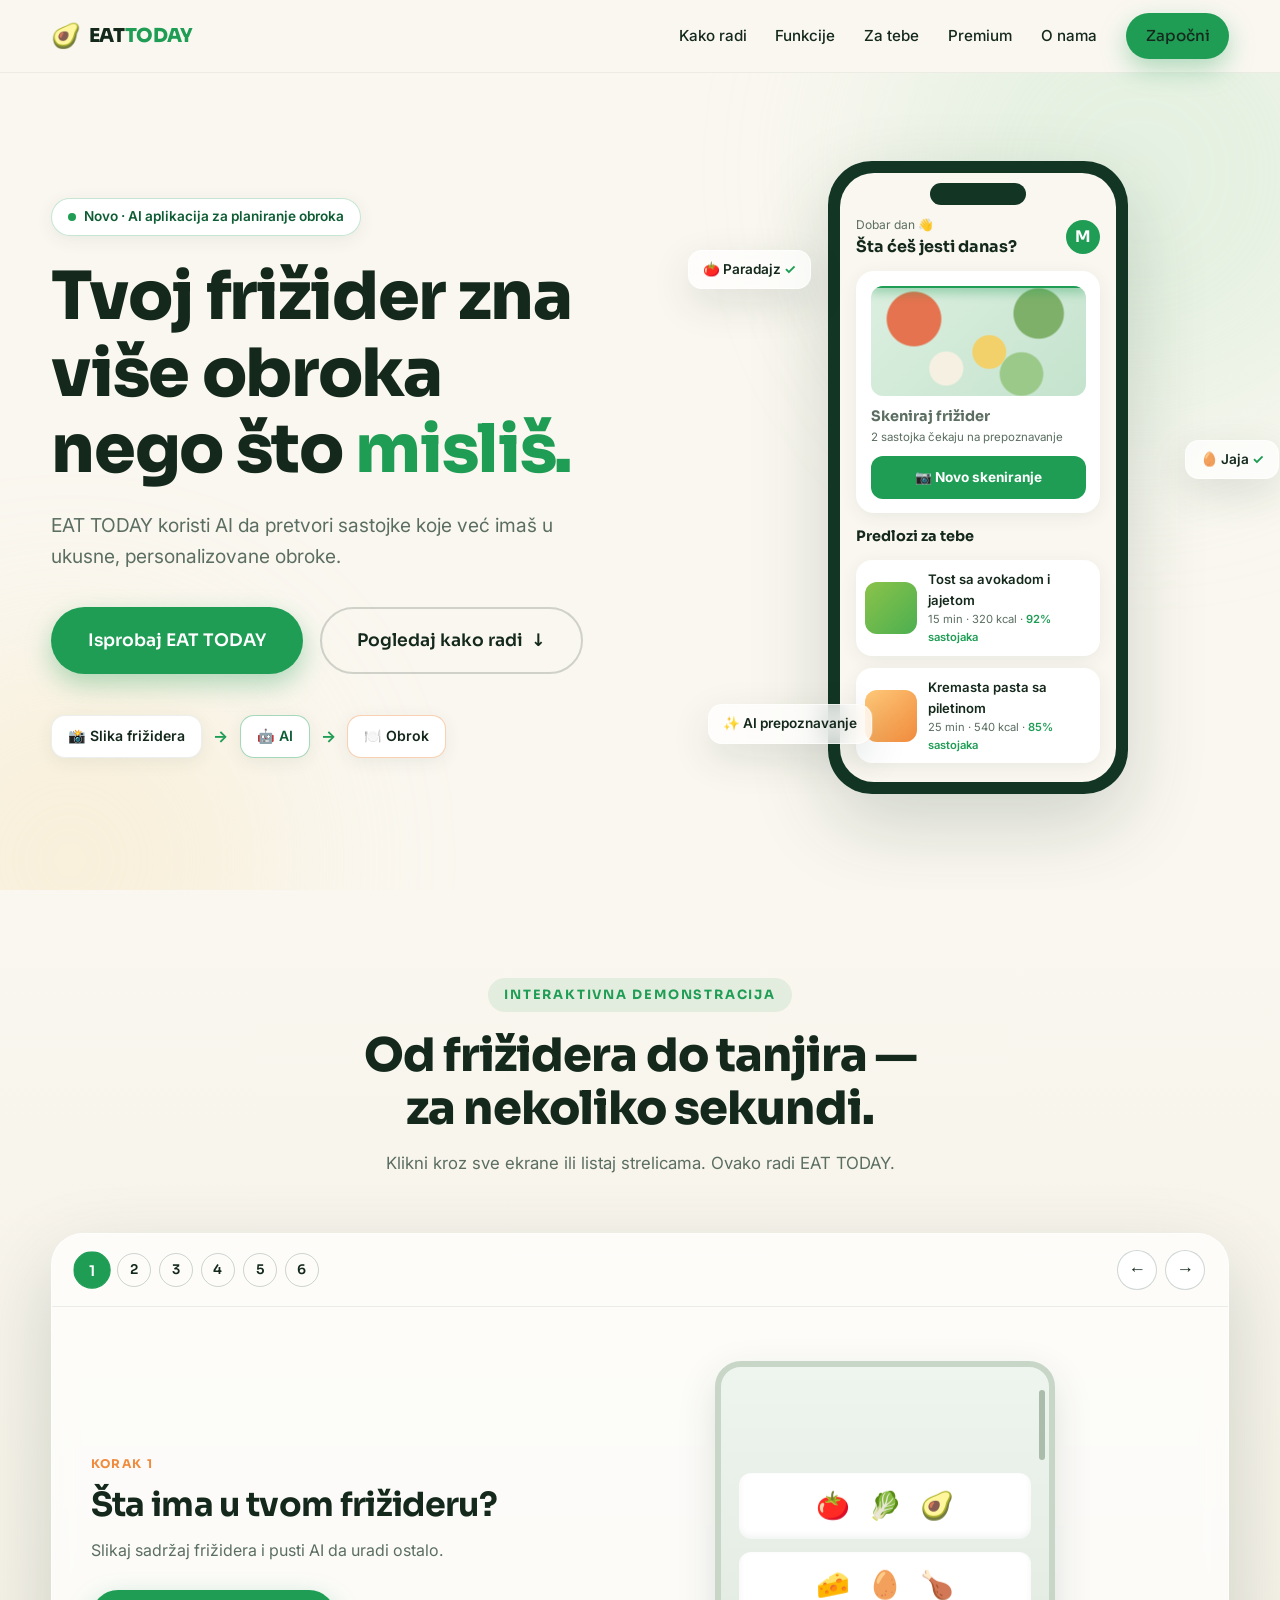
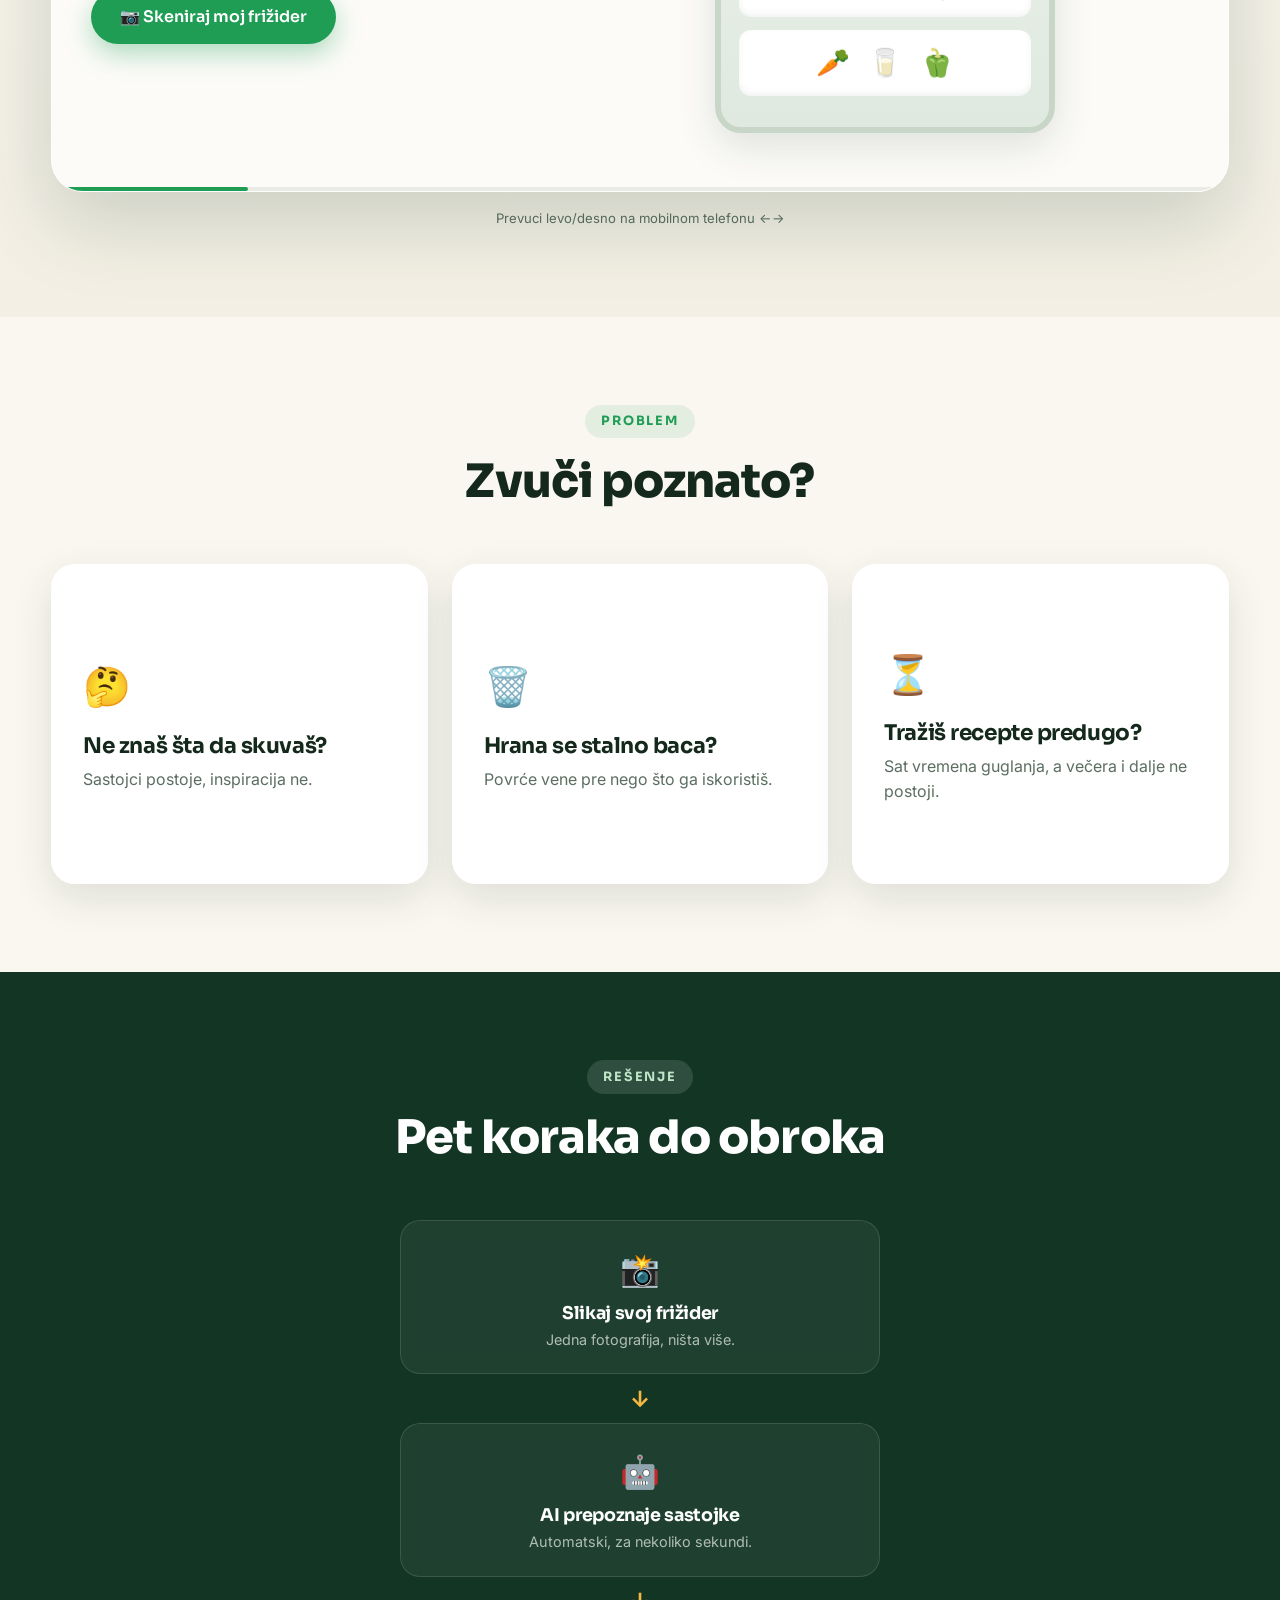
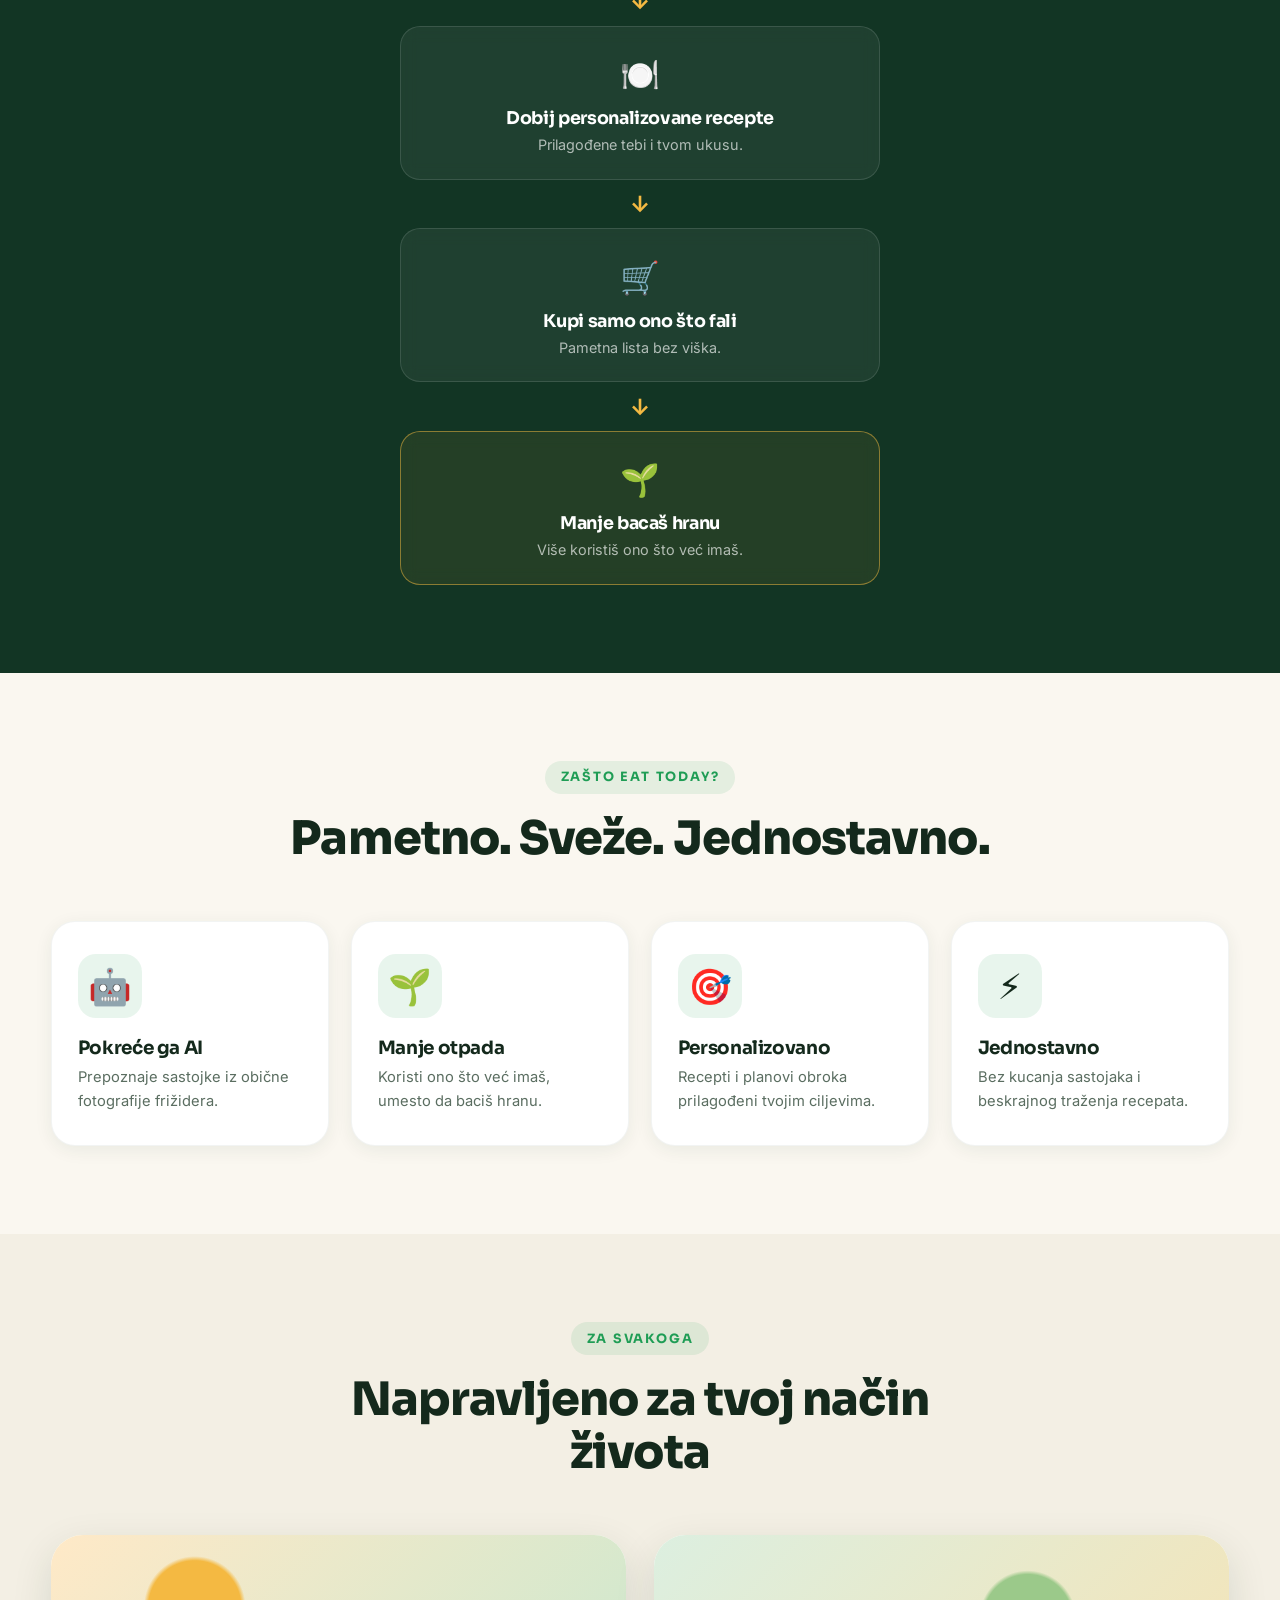
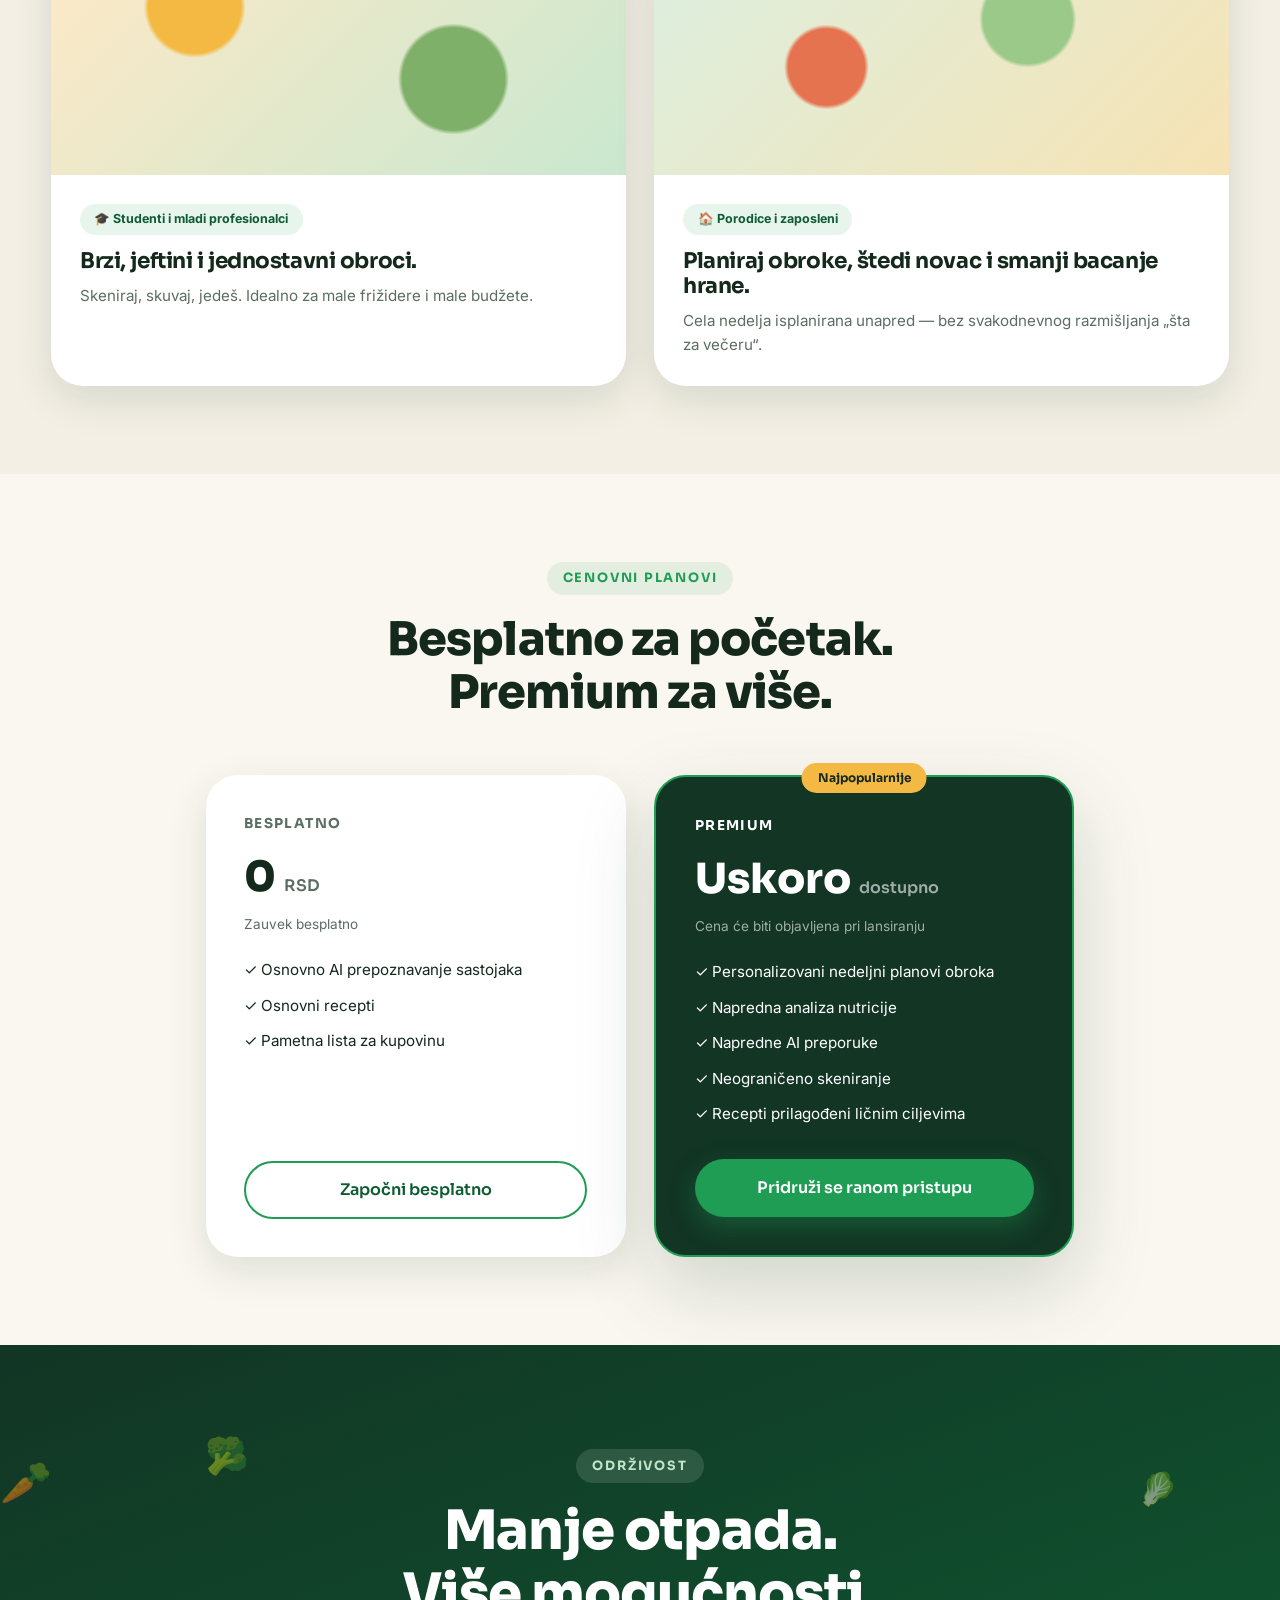
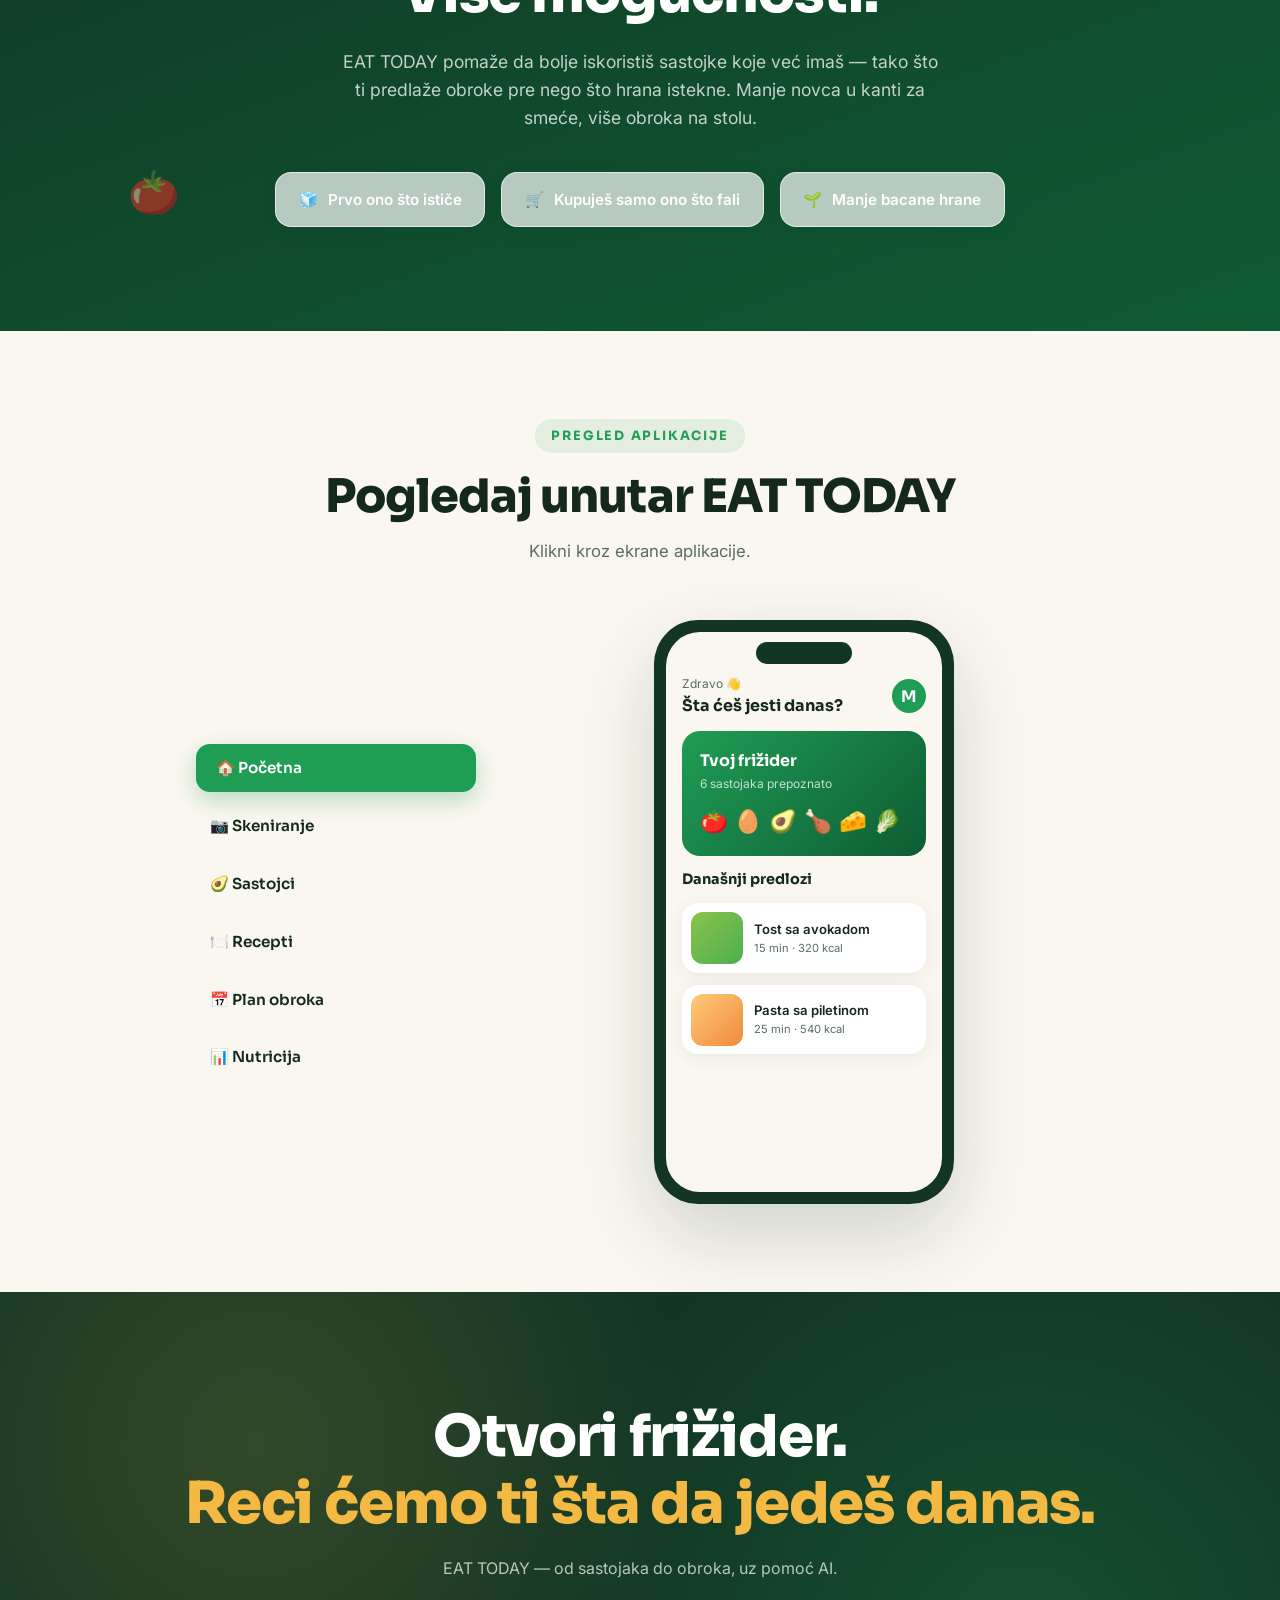
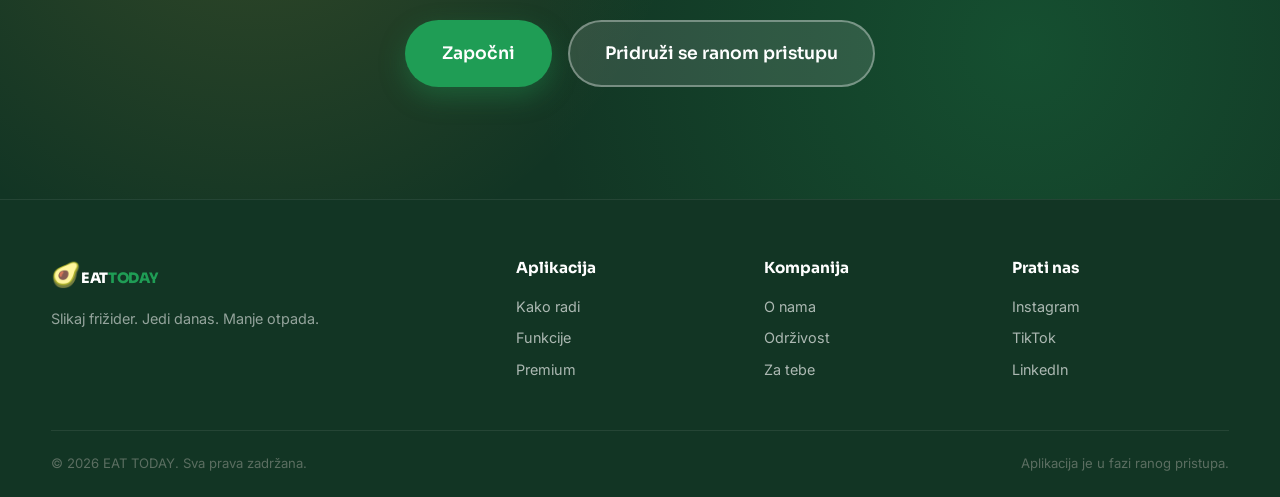
==== index.html @ 5ff07e26 "EAT TODAY website - initial version" ====
<!DOCTYPE html>
<html lang="sr">
<head>
<meta charset="UTF-8">
<meta name="viewport" content="width=device-width, initial-scale=1.0">
<title>EAT TODAY — Tvoj frižider zna šta ćeš jesti danas</title>
<meta name="description" content="EAT TODAY koristi AI da pretvori sastojke koje već imaš u ukusne, personalizovane obroke. Slikaj frižider — AI prepoznaje — jedeš danas.">
<link rel="preconnect" href="https://fonts.googleapis.com">
<link rel="preconnect" href="https://fonts.gstatic.com" crossorigin>
<link href="https://fonts.googleapis.com/css2?family=Sora:wght@400;500;600;700;800&family=Inter:wght@400;500;600;700&display=swap" rel="stylesheet">
<link rel="stylesheet" href="styles.css">
<link rel="icon" href="data:image/svg+xml,<svg xmlns='http://www.w3.org/2000/svg' viewBox='0 0 100 100'><text y='.9em' font-size='90'>🥑</text></svg>">
</head>
<body>

<!-- NAVBAR -->
<header class="navbar" id="navbar">
  <div class="nav-inner container">
    <a href="#hero" class="logo" aria-label="EAT TODAY — početna">
      <span class="logo-mark">🥑</span>
      <span class="logo-text">EAT<em>TODAY</em></span>
    </a>
    <nav class="nav-links" id="navLinks" aria-label="Glavna navigacija">
      <a href="#demo">Kako radi</a>
      <a href="#why">Funkcije</a>
      <a href="#for-you">Za tebe</a>
      <a href="#premium">Premium</a>
      <a href="#about">O nama</a>
      <a href="#final-cta" class="btn btn-primary btn-sm nav-cta">Započni</a>
    </nav>
    <button class="hamburger" id="hamburger" aria-label="Otvori meni" aria-expanded="false">
      <span></span><span></span><span></span>
    </button>
  </div>
</header>

<!-- 1. HERO -->
<section class="hero" id="hero">
  <div class="hero-bg-blob blob-1"></div>
  <div class="hero-bg-blob blob-2"></div>
  <div class="container hero-grid">
    <div class="hero-copy">
      <div class="hero-badge reveal">
        <span class="pulse-dot"></span> Novo · AI aplikacija za planiranje obroka
      </div>
      <h1 class="reveal delay-1">Tvoj frižider zna više obroka<br>nego što&nbsp;<span class="highlight">misliš.</span></h1>
      <p class="hero-sub reveal delay-2">EAT TODAY koristi AI da pretvori sastojke koje već imaš u ukusne, personalizovane obroke.</p>
      <div class="hero-ctas reveal delay-3">
        <a href="#final-cta" class="btn btn-primary btn-lg">Isprobaj EAT TODAY</a>
        <a href="#demo" class="btn btn-ghost btn-lg">Pogledaj kako radi <span class="arrow">↓</span></a>
      </div>
      <div class="hero-flow reveal delay-4" aria-label="Kako to funkcioniše">
        <div class="flow-chip">📸 Slika frižidera</div>
        <span class="flow-arrow">→</span>
        <div class="flow-chip flow-chip-ai">🤖 AI</div>
        <span class="flow-arrow">→</span>
        <div class="flow-chip flow-chip-meal">🍽️ Obrok</div>
      </div>
    </div>
    <div class="hero-phone-wrap reveal delay-2">
      <div class="phone">
        <div class="phone-notch"></div>
        <div class="phone-screen">
          <div class="app-header">
            <div>
              <p class="app-greet">Dobar dan 👋</p>
              <p class="app-question">Šta ćeš jesti danas?</p>
            </div>
            <div class="app-avatar">M</div>
          </div>
          <div class="app-scan-card">
            <div class="scan-preview">
              <div class="scan-img"></div>
              <div class="scan-line"></div>
            </div>
            <p class="scan-label">Skeniraj frižider</p>
            <p class="scan-sub">2 sastojka čekaju na prepoznavanje</p>
            <div class="scan-btn">📷 Novo skeniranje</div>
          </div>
          <p class="app-section-title">Predlozi za tebe</p>
          <div class="app-recipe-mini">
            <div class="app-recipe-thumb thumb-1"></div>
            <div class="app-recipe-info">
              <p class="app-recipe-name">Tost sa avokadom i jajetom</p>
              <p class="app-recipe-meta">15 min · 320 kcal · <span class="match">92% sastojaka</span></p>
            </div>
          </div>
          <div class="app-recipe-mini">
            <div class="app-recipe-thumb thumb-2"></div>
            <div class="app-recipe-info">
              <p class="app-recipe-name">Kremasta pasta sa piletinom</p>
              <p class="app-recipe-meta">25 min · 540 kcal · <span class="match">85% sastojaka</span></p>
            </div>
          </div>
        </div>
      </div>
      <div class="float-tag tag-a glass">🍅 Paradajz <b>✓</b></div>
      <div class="float-tag tag-b glass">🥚 Jaja <b>✓</b></div>
      <div class="float-tag tag-c glass">✨ AI prepoznavanje</div>
    </div>
  </div>
</section>

<!-- 2. INTERACTIVE DEMO -->
<section class="demo" id="demo">
  <div class="container">
    <div class="section-head">
      <span class="kicker">Interaktivna demonstracija</span>
      <h2>Od frižidera do tanjira —<br>za nekoliko sekundi.</h2>
      <p>Klikni kroz sve ekrane ili listaj strelicama. Ovako radi EAT TODAY.</p>
    </div>

    <div class="demo-shell glass" id="demoShell">
      <div class="demo-topbar">
        <div class="demo-dots" id="demoDots" role="tablist" aria-label="Ekrani demonstracije">
          <button class="demo-dot active" data-screen="0" role="tab" aria-selected="true" aria-label="Ekran 1 — Tvoj frižider">1</button>
          <button class="demo-dot" data-screen="1" role="tab" aria-selected="false" aria-label="Ekran 2 — AI prepoznavanje">2</button>
          <button class="demo-dot" data-screen="2" role="tab" aria-selected="false" aria-label="Ekran 3 — Tvoj obrok">3</button>
          <button class="demo-dot" data-screen="3" role="tab" aria-selected="false" aria-label="Ekran 4 — Nedeljni plan">4</button>
          <button class="demo-dot" data-screen="4" role="tab" aria-selected="false" aria-label="Ekran 5 — Pametna lista">5</button>
          <button class="demo-dot" data-screen="5" role="tab" aria-selected="false" aria-label="Ekran 6 — Nutricija">6</button>
        </div>
        <div class="demo-arrows">
          <button class="demo-arrow" id="demoPrev" aria-label="Prethodni ekran">←</button>
          <button class="demo-arrow" id="demoNext" aria-label="Sledeći ekran">→</button>
        </div>
      </div>

      <div class="demo-stage" id="demoStage">

        <!-- SCREEN 1 -->
        <div class="demo-screen active" data-screen="0">
          <div class="demo-grid">
            <div class="demo-copy">
              <span class="screen-step">Korak 1</span>
              <h3>Šta ima u tvom frižideru?</h3>
              <p>Slikaj sadržaj frižidera i pusti AI da uradi ostalo.</p>
              <button class="btn btn-primary" id="scanBtn">📷 Skeniraj moj frižider</button>
            </div>
            <div class="demo-visual">
              <div class="fridge">
                <div class="fridge-door">
                  <div class="fridge-handle"></div>
                  <div class="fridge-shelf">
                    <span class="food-item" style="--d:0s">🍅</span><span class="food-item" style="--d:.1s">🥬</span><span class="food-item" style="--d:.2s">🥑</span>
                  </div>
                  <div class="fridge-shelf">
                    <span class="food-item" style="--d:.3s">🧀</span><span class="food-item" style="--d:.4s">🥚</span><span class="food-item" style="--d:.5s">🍗</span>
                  </div>
                  <div class="fridge-shelf">
                    <span class="food-item" style="--d:.6s">🥕</span><span class="food-item" style="--d:.7s">🥛</span><span class="food-item" style="--d:.8s">🫑</span>
                  </div>
                </div>
                <div class="scan-beam" id="scanBeam"></div>
              </div>
            </div>
          </div>
        </div>

        <!-- SCREEN 2 -->
        <div class="demo-screen" data-screen="1">
          <div class="demo-grid">
            <div class="demo-copy">
              <span class="screen-step">Korak 2</span>
              <h3>AI zna šta je unutra.</h3>
              <p>Tvoji sastojci su automatski prepoznati za nekoliko sekundi. Bez kucanja, bez listi.</p>
              <div class="ai-status glass"><span class="ai-spinner"></span> Analiza slike u toku… <b>98%</b></div>
            </div>
            <div class="demo-visual">
              <div class="scan-frame">
                <div class="scan-photo"></div>
                <div class="scan-corners"><i></i><i></i><i></i><i></i></div>
                <div class="scan-laser"></div>
                <div class="tag tag-1" style="--d:.2s">🍅 Paradajz</div>
                <div class="tag tag-2" style="--d:.5s">🥚 Jaja</div>
                <div class="tag tag-3" style="--d:.8s">🥑 Avokado</div>
                <div class="tag tag-4" style="--d:1.1s">🍗 Piletina</div>
                <div class="tag tag-5" style="--d:1.4s">🧀 Sir</div>
                <div class="tag tag-6" style="--d:1.7s">🥬 Spanać</div>
              </div>
            </div>
          </div>
        </div>

        <!-- SCREEN 3 -->
        <div class="demo-screen" data-screen="2">
          <div class="demo-grid">
            <div class="demo-copy">
              <span class="screen-step">Korak 3</span>
              <h3>Sada napravimo nešto ukusno.</h3>
              <p>Na osnovu tvojih sastojaka, AI predlaže recepte koje možeš odmah da spremiti.</p>
            </div>
            <div class="demo-visual demo-visual-wide">
              <div class="recipe-cards">
                <article class="recipe-card">
                  <div class="recipe-img img-pasta"></div>
                  <div class="recipe-body">
                    <h4>Kremasta pasta sa piletinom</h4>
                    <div class="recipe-meta"><span>⏱ 25 min</span><span>🔥 540 kcal</span><span>📊 Srednje</span></div>
                    <p class="recipe-ing"><b class="ok">✓ Imaš:</b> piletina, parmezan, spanać</p>
                    <p class="recipe-ing"><b class="miss">✗ Fali:</b> pavlaka</p>
                    <button class="btn btn-outline btn-sm">Pogledaj recept</button>
                  </div>
                </article>
                <article class="recipe-card">
                  <div class="recipe-img img-toast"></div>
                  <div class="recipe-body">
                    <h4>Tost sa avokadom i jajetom</h4>
                    <div class="recipe-meta"><span>⏱ 15 min</span><span>🔥 320 kcal</span><span>📊 Lako</span></div>
                    <p class="recipe-ing"><b class="ok">✓ Imaš:</b> avokado, jaja, hleb</p>
                    <p class="recipe-ing"><b class="ok2">✓ Sve imaš!</b></p>
                    <button class="btn btn-outline btn-sm">Pogledaj recept</button>
                  </div>
                </article>
                <article class="recipe-card">
                  <div class="recipe-img img-bowl"></div>
                  <div class="recipe-body">
                    <h4>Mediteranska činija sa piletinom</h4>
                    <div class="recipe-meta"><span>⏱ 30 min</span><span>🔥 460 kcal</span><span>📊 Srednje</span></div>
                    <p class="recipe-ing"><b class="ok">✓ Imaš:</b> piletina, paradajz, avokado</p>
                    <p class="recipe-ing"><b class="miss">✗ Fali:</b> masline</p>
                    <button class="btn btn-outline btn-sm">Pogledaj recept</button>
                  </div>
                </article>
              </div>
            </div>
          </div>
        </div>

        <!-- SCREEN 4 -->
        <div class="demo-screen" data-screen="3">
          <div class="demo-grid">
            <div class="demo-copy">
              <span class="screen-step">Korak 4</span>
              <h3>Tvoja nedelja. Planirana.</h3>
              <p>EAT TODAY sastavlja ceo nedeljni plan obroka — doručak, ručak i večera, balansirano i bez trošenja vremena.</p>
            </div>
            <div class="demo-visual demo-visual-wide">
              <div class="week-plan">
                <div class="week-row week-head"><span>Dan</span><span>🌅 Doručak</span><span>☀️ Ručak</span><span>🌙 Večera</span><span>Kcal</span></div>
                <div class="week-row"><span class="day">Pon</span><span>Ovsena kaša</span><span>Piletina salata</span><span>Pasta</span><span>1.540</span></div>
                <div class="week-row"><span class="day">Uto</span><span>Jogurt + voće</span><span>Tost avokado</span><span>Riža sa povrćem</span><span>1.480</span></div>
                <div class="week-row highlight-row"><span class="day">Sre</span><span>Omlet</span><span>Mediteranska činija</span><span>Krem supa</span><span>1.610</span></div>
                <div class="week-row"><span class="day">Čet</span><span>Smoothie bowl</span><span>Wrap sa piletinom</span><span>Losos + spanać</span><span>1.570</span></div>
                <div class="week-row"><span class="day">Pet</span><span>Tost + jaje</span><span>Pasta sa spanaćem</span><span>Piletina na žaru</span><span>1.520</span></div>
                <div class="week-row"><span class="day">Sub</span><span>Palačinke</span><span>Gril povrće + sir</span><span>Čorba + hleb</span><span>1.650</span></div>
                <div class="week-row"><span class="day">Ned</span><span>Jaja na oko</span><span>Piletina + riža</span><span>Salata sa tunom</span><span>1.490</span></div>
              </div>
            </div>
          </div>
        </div>

        <!-- SCREEN 5 -->
        <div class="demo-screen" data-screen="4">
          <div class="demo-grid">
            <div class="demo-copy">
              <span class="screen-step">Korak 5</span>
              <h3>Kupuj samo ono što ti treba.</h3>
              <p>EAT TODAY upoređuje tvoje sastojke sa izabranim receptima i pravi pametnu listu za kupovinu. Ništa viška, ništa manjka.</p>
            </div>
            <div class="demo-visual">
              <div class="shopping-card glass">
                <div class="shop-head">🛒 Lista za kupovinu <span class="shop-badge">4 proizvoda</span></div>
                <label class="shop-item"><input type="checkbox" checked> <span>🥛 Mleko</span> <em>za pastu</em></label>
                <label class="shop-item"><input type="checkbox"> <span>🍚 Pirinač</span> <em>za činiju</em></label>
                <label class="shop-item"><input type="checkbox"> <span>🫒 Maslinovo ulje</span> <em>za salatu</em></label>
                <label class="shop-item"><input type="checkbox" checked> <span>🧀 Parmezan</span> <em>za pastu</em></label>
                <div class="shop-foot">💡 Sve ostalo već imaš u frižideru</div>
              </div>
            </div>
          </div>
        </div>

        <!-- SCREEN 6 -->
        <div class="demo-screen" data-screen="5">
          <div class="demo-grid">
            <div class="demo-copy">
              <span class="screen-step">Korak 6</span>
              <h3>Jedi pametnije, ne teže.</h3>
              <p>Svaki obrok i ceo dan praćeni su kroz pregledan nutricionistički prikaz. Bez tablica i računanja.</p>
            </div>
            <div class="demo-visual">
              <div class="nutrition-card glass">
                <div class="nutrition-top">
                  <div class="score-ring">
                    <svg viewBox="0 0 120 120">
                      <circle class="ring-bg" cx="60" cy="60" r="52"/>
                      <circle class="ring-fg" cx="60" cy="60" r="52" id="scoreRing"/>
                    </svg>
                    <div class="ring-label"><b>8.6</b><span>nutri skor</span></div>
                  </div>
                  <div class="cal-block">
                    <p class="cal-num"><span class="counter" data-target="1840">0</span></p>
                    <p class="cal-lab">kcal danas</p>
                  </div>
                </div>
                <div class="macro">
                  <div class="macro-row"><span>🥩 Proteini</span><div class="bar"><i data-w="72%" style="--w:72%"></i></div><b>112 g</b></div>
                  <div class="macro-row"><span>🌾 Ugljeni hidrati</span><div class="bar"><i class="bar-y" data-w="58%" style="--w:58%"></i></div><b>190 g</b></div>
                  <div class="macro-row"><span>🥑 Masti</span><div class="bar"><i class="bar-o" data-w="45%" style="--w:45%"></i></div><b>64 g</b></div>
                </div>
              </div>
            </div>
          </div>
        </div>

      </div>
      <div class="demo-progress"><div class="demo-progress-bar" id="demoProgress"></div></div>
    </div>
    <p class="demo-hint">Prevuci levo/desno na mobilnom telefonu ←→</p>
  </div>
</section>

<!-- 3. PROBLEM -->
<section class="problem" id="problem">
  <div class="container">
    <div class="section-head">
      <span class="kicker">Problem</span>
      <h2>Zvuči poznato?</h2>
    </div>
    <div class="problem-grid">
      <div class="problem-card reveal">
        <div class="problem-face">
          <span class="problem-emoji">🤔</span>
          <h3>Ne znaš šta da skuvaš?</h3>
          <p>Sastojci postoje, inspiracija ne.</p>
        </div>
        <div class="solution-face">
          <span class="problem-emoji">✨</span>
          <h3>AI ti predlaže obroke</h3>
          <p>Na osnovu onoga što već imaš — za nekoliko sekundi.</p>
        </div>
      </div>
      <div class="problem-card reveal delay-1">
        <div class="problem-face">
          <span class="problem-emoji">🗑️</span>
          <h3>Hrana se stalno baca?</h3>
          <p>Povrće vene pre nego što ga iskoristiš.</p>
        </div>
        <div class="solution-face">
          <span class="problem-emoji">🌱</span>
          <h3>Prvo koristiš ono što imaš</h3>
          <p>Recepti su pravljeni oko tvojih sastojaka — manje otpada.</p>
        </div>
      </div>
      <div class="problem-card reveal delay-2">
        <div class="problem-face">
          <span class="problem-emoji">⏳</span>
          <h3>Tražiš recepte predugo?</h3>
          <p>Sat vremena guglanja, a večera i dalje ne postoji.</p>
        </div>
        <div class="solution-face">
          <span class="problem-emoji">⚡</span>
          <h3>Jedna slika je dovoljna</h3>
          <p>Bez kucanja sastojaka i beskrajnog skrolovanja.</p>
        </div>
      </div>
    </div>
  </div>
</section>

<!-- 4. SOLUTION FLOW -->
<section class="solution" id="about">
  <div class="container">
    <div class="section-head">
      <span class="kicker">Rešenje</span>
      <h2>Pet koraka do obroka</h2>
    </div>
    <div class="flow-steps">
      <div class="flow-step reveal"><div class="flow-icon">📸</div><h4>Slikaj svoj frižider</h4><p>Jedna fotografija, ništa više.</p></div>
      <div class="flow-connector reveal">↓</div>
      <div class="flow-step reveal delay-1"><div class="flow-icon">🤖</div><h4>AI prepoznaje sastojke</h4><p>Automatski, za nekoliko sekundi.</p></div>
      <div class="flow-connector reveal delay-1">↓</div>
      <div class="flow-step reveal delay-2"><div class="flow-icon">🍽️</div><h4>Dobij personalizovane recepte</h4><p>Prilagođene tebi i tvom ukusu.</p></div>
      <div class="flow-connector reveal delay-2">↓</div>
      <div class="flow-step reveal delay-3"><div class="flow-icon">🛒</div><h4>Kupi samo ono što fali</h4><p>Pametna lista bez viška.</p></div>
      <div class="flow-connector reveal delay-3">↓</div>
      <div class="flow-step flow-step-final reveal delay-4"><div class="flow-icon">🌱</div><h4>Manje bacaš hranu</h4><p>Više koristiš ono što već imaš.</p></div>
    </div>
  </div>
</section>

<!-- 5. WHY / FEATURES -->
<section class="why" id="why">
  <div class="container">
    <div class="section-head">
      <span class="kicker">Zašto EAT TODAY?</span>
      <h2>Pametno. Sveže. Jednostavno.</h2>
    </div>
    <div class="why-grid">
      <div class="why-card reveal">
        <div class="why-icon">🤖</div>
        <h3>Pokreće ga AI</h3>
        <p>Prepoznaje sastojke iz obične fotografije frižidera.</p>
      </div>
      <div class="why-card reveal delay-1">
        <div class="why-icon">🌱</div>
        <h3>Manje otpada</h3>
        <p>Koristi ono što već imaš, umesto da baciš hranu.</p>
      </div>
      <div class="why-card reveal delay-2">
        <div class="why-icon">🎯</div>
        <h3>Personalizovano</h3>
        <p>Recepti i planovi obroka prilagođeni tvojim ciljevima.</p>
      </div>
      <div class="why-card reveal delay-3">
        <div class="why-icon">⚡</div>
        <h3>Jednostavno</h3>
        <p>Bez kucanja sastojaka i beskrajnog traženja recepata.</p>
      </div>
    </div>
  </div>
</section>

<!-- 6. FOR YOU -->
<section class="for-you" id="for-you">
  <div class="container">
    <div class="section-head">
      <span class="kicker">Za svakoga</span>
      <h2>Napravljeno za tvoj način života</h2>
    </div>
    <div class="audience-grid">
      <div class="audience audience-students reveal">
        <div class="audience-img img-students" role="img" aria-label="Studenti spremaju obrok"></div>
        <div class="audience-body">
          <span class="audience-tag">🎓 Studenti i mladi profesionalci</span>
          <h3>Brzi, jeftini i jednostavni obroci.</h3>
          <p>Skeniraj, skuvaj, jedeš. Idealno za male frižidere i male budžete.</p>
        </div>
      </div>
      <div class="audience audience-families reveal delay-1">
        <div class="audience-img img-families" role="img" aria-label="Porodica za trpezom"></div>
        <div class="audience-body">
          <span class="audience-tag">🏠 Porodice i zaposleni</span>
          <h3>Planiraj obroke, štedi novac i smanji bacanje hrane.</h3>
          <p>Cela nedelja isplanirana unapred — bez svakodnevnog razmišljanja „šta za večeru“.</p>
        </div>
      </div>
    </div>
  </div>
</section>

<!-- 7. PRICING -->
<section class="pricing" id="premium">
  <div class="container">
    <div class="section-head">
      <span class="kicker">Cenovni planovi</span>
      <h2>Besplatno za početak.<br>Premium za više.</h2>
    </div>
    <div class="pricing-grid">
      <div class="price-card reveal">
        <span class="price-tier">Besplatno</span>
        <p class="price-value">0 <span>RSD</span></p>
        <p class="price-note">Zauvek besplatno</p>
        <ul>
          <li>✓ Osnovno AI prepoznavanje sastojaka</li>
          <li>✓ Osnovni recepti</li>
          <li>✓ Pametna lista za kupovinu</li>
        </ul>
        <a href="#final-cta" class="btn btn-outline">Započni besplatno</a>
      </div>
      <div class="price-card price-card-premium reveal delay-1">
        <div class="premium-flag">Najpopularnije</div>
        <span class="price-tier">Premium</span>
        <p class="price-value">Uskoro <span>dostupno</span></p>
        <p class="price-note">Cena će biti objavljena pri lansiranju</p>
        <ul>
          <li>✓ Personalizovani nedeljni planovi obroka</li>
          <li>✓ Napredna analiza nutricije</li>
          <li>✓ Napredne AI preporuke</li>
          <li>✓ Neograničeno skeniranje</li>
          <li>✓ Recepti prilagođeni ličnim ciljevima</li>
        </ul>
        <a href="#final-cta" class="btn btn-primary">Pridruži se ranom pristupu</a>
      </div>
    </div>
  </div>
</section>

<!-- 8. SUSTAINABILITY -->
<section class="sustain" id="sustainability">
  <div class="sustain-float">🥕</div>
  <div class="sustain-float f2">🥬</div>
  <div class="sustain-float f3">🍅</div>
  <div class="sustain-float f4">🥦</div>
  <div class="container sustain-inner">
    <span class="kicker kicker-light">Održivost</span>
    <h2>Manje otpada.<br>Više mogućnosti.</h2>
    <p class="sustain-text">EAT TODAY pomaže da bolje iskoristiš sastojke koje već imaš — tako što ti predlaže obroke pre nego što hrana istekne. Manje novca u kanti za smeće, više obroka na stolu.</p>
    <div class="sustain-chips">
      <div class="sustain-chip glass reveal"><b>🧊</b> Prvo ono što ističe</div>
      <div class="sustain-chip glass reveal delay-1"><b>🛒</b> Kupuješ samo ono što fali</div>
      <div class="sustain-chip glass reveal delay-2"><b>🌱</b> Manje bacane hrane</div>
    </div>
  </div>
</section>

<!-- 9. APP PREVIEW -->
<section class="preview" id="preview">
  <div class="container">
    <div class="section-head">
      <span class="kicker">Pregled aplikacije</span>
      <h2>Pogledaj unutar EAT TODAY</h2>
      <p>Klikni kroz ekrane aplikacije.</p>
    </div>
    <div class="preview-grid">
      <div class="preview-tabs" id="previewTabs">
        <button class="preview-tab active" data-app="home">🏠 Početna</button>
        <button class="preview-tab" data-app="scanner">📷 Skeniranje</button>
        <button class="preview-tab" data-app="ingredients">🥑 Sastojci</button>
        <button class="preview-tab" data-app="recipes">🍽️ Recepti</button>
        <button class="preview-tab" data-app="plan">📅 Plan obroka</button>
        <button class="preview-tab" data-app="nutrition">📊 Nutricija</button>
      </div>
      <div class="preview-phone">
        <div class="phone">
          <div class="phone-notch"></div>
          <div class="phone-screen">
            <!-- Home -->
            <div class="app-view active" data-app="home">
              <div class="app-header">
                <div><p class="app-greet">Zdravo 👋</p><p class="app-question">Šta ćeš jesti danas?</p></div>
                <div class="app-avatar">M</div>
              </div>
              <div class="app-big-card">
                <p class="app-big-title">Tvoj frižider</p>
                <p class="app-big-sub">6 sastojaka prepoznato</p>
                <div class="app-big-row"><span>🍅</span><span>🥚</span><span>🥑</span><span>🍗</span><span>🧀</span><span>🥬</span></div>
              </div>
              <p class="app-section-title">Današnji predlozi</p>
              <div class="app-recipe-mini"><div class="app-recipe-thumb thumb-1"></div><div><p class="app-recipe-name">Tost sa avokadom</p><p class="app-recipe-meta">15 min · 320 kcal</p></div></div>
              <div class="app-recipe-mini"><div class="app-recipe-thumb thumb-2"></div><div><p class="app-recipe-name">Pasta sa piletinom</p><p class="app-recipe-meta">25 min · 540 kcal</p></div></div>
            </div>
            <!-- Scanner -->
            <div class="app-view" data-app="scanner">
              <div class="app-scan-view">
                <div class="app-scan-frame">
                  <div class="scan-img"></div>
                  <div class="scan-line"></div>
                  <div class="scan-corners"><i></i><i></i><i></i><i></i></div>
                </div>
                <p class="app-big-title">Usmeri kameru ka frižideru</p>
                <p class="app-big-sub">AI prepoznaje sastojke automatski</p>
                <div class="scan-btn">📷 Otvori kameru</div>
              </div>
            </div>
            <!-- Ingredients -->
            <div class="app-view" data-app="ingredients">
              <p class="app-section-title big">Tvoji sastojci</p>
              <p class="app-big-sub">Skenirano pre 2 sata</p>
              <div class="ing-grid">
                <div class="ing-item">🍅<span>Paradajz</span><em>2 dana</em></div>
                <div class="ing-item">🥚<span>Jaja</span><em>5 dana</em></div>
                <div class="ing-item">🥑<span>Avokado</span><em>1 dan</em></div>
                <div class="ing-item">🍗<span>Piletina</span><em>3 dana</em></div>
                <div class="ing-item">🧀<span>Sir</span><em>7 dana</em></div>
                <div class="ing-item warn">🥬<span>Spanać</span><em>danas</em></div>
              </div>
              <div class="scan-btn ghost">＋ Dodaj ručno</div>
            </div>
            <!-- Recipes -->
            <div class="app-view" data-app="recipes">
              <p class="app-section-title big">Recepti za tebe</p>
              <div class="app-recipe-card"><div class="app-recipe-thumb thumb-2 tall"></div><div class="app-recipe-body"><p class="app-recipe-name">Kremasta pasta sa piletinom</p><p class="app-recipe-meta">25 min · 540 kcal · Srednje</p></div></div>
              <div class="app-recipe-card"><div class="app-recipe-thumb thumb-1 tall"></div><div class="app-recipe-body"><p class="app-recipe-name">Tost sa avokadom i jajetom</p><p class="app-recipe-meta">15 min · 320 kcal · Lako</p></div></div>
              <div class="app-recipe-card"><div class="app-recipe-thumb thumb-3 tall"></div><div class="app-recipe-body"><p class="app-recipe-name">Mediteranska činija</p><p class="app-recipe-meta">30 min · 460 kcal · Srednje</p></div></div>
            </div>
            <!-- Plan -->
            <div class="app-view" data-app="plan">
              <p class="app-section-title big">Nedeljni plan</p>
              <div class="plan-day"><span class="plan-day-name">Pon</span><div><p class="plan-meal">🌅 Ovsena kaša</p><p class="plan-meal">☀️ Piletina salata</p><p class="plan-meal">🌙 Pasta</p></div><b>1.540</b></div>
              <div class="plan-day"><span class="plan-day-name">Uto</span><div><p class="plan-meal">🌅 Jogurt + voće</p><p class="plan-meal">☀️ Tost avokado</p><p class="plan-meal">🌙 Riža sa povrćem</p></div><b>1.480</b></div>
              <div class="plan-day"><span class="plan-day-name">Sre</span><div><p class="plan-meal">🌅 Omlet</p><p class="plan-meal">☀️ Mediteranska činija</p><p class="plan-meal">🌙 Krem supa</p></div><b>1.610</b></div>
              <div class="plan-day"><span class="plan-day-name">Čet</span><div><p class="plan-meal">🌅 Smoothie bowl</p><p class="plan-meal">☀️ Wrap sa piletinom</p><p class="plan-meal">🌙 Losos + spanać</p></div><b>1.570</b></div>
            </div>
            <!-- Nutrition -->
            <div class="app-view" data-app="nutrition">
              <p class="app-section-title big">Danas</p>
              <div class="app-nutri-ring">
                <svg viewBox="0 0 120 120"><circle class="ring-bg" cx="60" cy="60" r="52"/><circle class="ring-fg" cx="60" cy="60" r="52"/></svg>
                <div class="ring-label"><b>1.840</b><span>od 2.200 kcal</span></div>
              </div>
              <div class="macro">
                <div class="macro-row"><span>Proteini</span><div class="bar"><i data-w="72%" style="--w:72%"></i></div><b>112 g</b></div>
                <div class="macro-row"><span>UH</span><div class="bar"><i class="bar-y" data-w="58%" style="--w:58%"></i></div><b>190 g</b></div>
                <div class="macro-row"><span>Masti</span><div class="bar"><i class="bar-o" data-w="45%" style="--w:45%"></i></div><b>64 g</b></div>
              </div>
            </div>
          </div>
        </div>
      </div>
    </div>
  </div>
</section>

<!-- 10. FINAL CTA -->
<section class="final-cta" id="final-cta">
  <div class="container">
    <h2>Otvori frižider.<br><span class="highlight">Reci ćemo ti šta da jedeš danas.</span></h2>
    <p>EAT TODAY — od sastojaka do obroka, uz pomoć AI.</p>
    <div class="hero-ctas center">
      <a href="#hero" class="btn btn-primary btn-lg">Započni</a>
      <a href="#preview" class="btn btn-ghost-light btn-lg">Pridruži se ranom pristupu</a>
    </div>
  </div>
</section>

<!-- FOOTER -->
<footer class="footer">
  <div class="container footer-grid">
    <div>
      <a href="#hero" class="logo"><span class="logo-mark">🥑</span><span class="logo-text">EAT<em>TODAY</em></span></a>
      <p class="footer-tag">Slikaj frižider. Jedi danas. Manje otpada.</p>
    </div>
    <div>
      <p class="footer-title">Aplikacija</p>
      <a href="#demo">Kako radi</a>
      <a href="#why">Funkcije</a>
      <a href="#premium">Premium</a>
    </div>
    <div>
      <p class="footer-title">Kompanija</p>
      <a href="#about">O nama</a>
      <a href="#sustainability">Održivost</a>
      <a href="#for-you">Za tebe</a>
    </div>
    <div>
      <p class="footer-title">Prati nas</p>
      <a href="#">Instagram</a>
      <a href="#">TikTok</a>
      <a href="#">LinkedIn</a>
    </div>
  </div>
  <div class="container footer-bottom">
    <p>© 2026 EAT TODAY. Sva prava zadržana.</p>
    <p>Aplikacija je u fazi ranog pristupa.</p>
  </div>
</footer>

<script src="script.js"></script>
</body>
</html>
---- styles.css ----
/* ============ EAT TODAY — styles ============ */
:root{
  --cream:#faf7f0;
  --cream-2:#f3efe4;
  --green:#1f9d55;
  --green-deep:#0e5c33;
  --green-dark:#123524;
  --ink:#14291c;
  --muted:#5b6e61;
  --yellow:#f4b942;
  --orange:#f08a3c;
  --white:#ffffff;
  --radius:24px;
  --radius-lg:32px;
  --shadow-sm:0 4px 18px rgba(18,53,36,.07);
  --shadow-md:0 14px 40px rgba(18,53,36,.12);
  --shadow-lg:0 30px 80px rgba(18,53,36,.18);
  --font-head:'Sora',system-ui,sans-serif;
  --font-body:'Inter',system-ui,sans-serif;
}
*{margin:0;padding:0;box-sizing:border-box}
html{scroll-behavior:smooth}
body{
  font-family:var(--font-body);
  background:var(--cream);
  color:var(--ink);
  line-height:1.6;
  overflow-x:hidden;
}
img{max-width:100%;display:block}
h1,h2,h3,h4{font-family:var(--font-head);line-height:1.15;letter-spacing:-.02em}
h1{font-size:clamp(2.4rem,5.2vw,4.2rem);font-weight:800}
h2{font-size:clamp(1.9rem,3.6vw,3rem);font-weight:800}
h3{font-size:1.35rem;font-weight:700}
p{color:var(--muted)}
.container{width:min(1180px,92%);margin:0 auto}
.highlight{color:var(--green);position:relative;white-space:nowrap}

/* ---------- Buttons ---------- */
.btn{
  display:inline-flex;align-items:center;gap:.5rem;justify-content:center;
  font-family:var(--font-head);font-weight:600;font-size:1rem;
  padding:.9rem 1.7rem;border-radius:999px;border:2px solid transparent;
  cursor:pointer;text-decoration:none;transition:transform .25s cubic-bezier(.2,.8,.3,1),box-shadow .25s,background .25s,color .25s,border-color .25s;
  will-change:transform;
}
.btn-primary{background:var(--green);color:#fff;box-shadow:0 10px 26px rgba(31,157,85,.35)}
.btn-primary:hover{transform:translateY(-3px);background:var(--green-deep);box-shadow:0 16px 34px rgba(31,157,85,.45)}
.btn-ghost{background:transparent;color:var(--ink);border-color:rgba(20,41,28,.18)}
.btn-ghost:hover{transform:translateY(-3px);border-color:var(--green);color:var(--green)}
.btn-ghost-light{background:rgba(255,255,255,.12);color:#fff;border-color:rgba(255,255,255,.35)}
.btn-ghost-light:hover{transform:translateY(-3px);background:rgba(255,255,255,.22)}
.btn-outline{background:transparent;color:var(--green-deep);border-color:var(--green)}
.btn-outline:hover{background:var(--green);color:#fff;transform:translateY(-3px)}
.btn-lg{padding:1.1rem 2.2rem;font-size:1.08rem}
.btn-sm{padding:.55rem 1.1rem;font-size:.85rem}
.btn .arrow{transition:transform .25s}
.btn:hover .arrow{transform:translateY(3px)}

/* ---------- Navbar ---------- */
.navbar{
  position:sticky;top:0;z-index:100;
  background:rgba(250,247,240,.75);backdrop-filter:blur(14px);-webkit-backdrop-filter:blur(14px);
  border-bottom:1px solid rgba(18,53,36,.06);
  transition:box-shadow .3s;
}
.navbar.scrolled{box-shadow:var(--shadow-sm)}
.nav-inner{display:flex;align-items:center;justify-content:space-between;height:72px}
.logo{display:flex;align-items:center;gap:.5rem;text-decoration:none;color:var(--ink);font-family:var(--font-head);font-weight:800;font-size:1.2rem;letter-spacing:-.02em}
.logo-text em{font-style:normal;color:var(--green)}
.logo-mark{font-size:1.5rem}
.nav-links{display:flex;align-items:center;gap:1.8rem}
.nav-links a{color:var(--ink);text-decoration:none;font-weight:500;font-size:.95rem;position:relative}
.nav-links a:not(.nav-cta)::after{content:"";position:absolute;left:0;bottom:-6px;width:0;height:2px;background:var(--green);border-radius:2px;transition:width .25s}
.nav-links a:not(.nav-cta):hover::after{width:100%}
.hamburger{display:none;background:none;border:0;cursor:pointer;width:40px;height:40px;flex-direction:column;justify-content:center;gap:6px;align-items:center}
.hamburger span{display:block;width:24px;height:2.5px;background:var(--ink);border-radius:2px;transition:transform .3s,opacity .3s}
.hamburger.open span:nth-child(1){transform:translateY(8.5px) rotate(45deg)}
.hamburger.open span:nth-child(2){opacity:0}
.hamburger.open span:nth-child(3){transform:translateY(-8.5px) rotate(-45deg)}

/* ---------- Hero ---------- */
.hero{position:relative;padding:5.5rem 0 6rem;overflow:hidden}
.hero-bg-blob{position:absolute;border-radius:50%;filter:blur(90px);opacity:.35;pointer-events:none}
.blob-1{width:520px;height:520px;background:#bfe6c8;top:-160px;right:-120px}
.blob-2{width:420px;height:420px;background:#f6e3b4;bottom:-180px;left:-140px}
.hero-grid{display:grid;grid-template-columns:1.1fr .9fr;gap:4rem;align-items:center;position:relative}
.hero-badge{display:inline-flex;align-items:center;gap:.5rem;background:#fff;border:1px solid rgba(31,157,85,.25);color:var(--green-deep);font-weight:600;font-size:.85rem;padding:.45rem 1rem;border-radius:999px;box-shadow:var(--shadow-sm);margin-bottom:1.4rem}
.pulse-dot{width:8px;height:8px;border-radius:50%;background:var(--green);animation:pulse 1.6s infinite}
@keyframes pulse{0%{box-shadow:0 0 0 0 rgba(31,157,85,.5)}70%{box-shadow:0 0 0 9px rgba(31,157,85,0)}100%{box-shadow:0 0 0 0 rgba(31,157,85,0)}}
.hero-sub{font-size:1.2rem;max-width:34rem;margin:1.4rem 0 2.2rem}
.hero-ctas{display:flex;gap:1rem;flex-wrap:wrap}
.hero-flow{display:flex;align-items:center;gap:.7rem;margin-top:2.6rem;flex-wrap:wrap}
.flow-chip{background:#fff;border:1px solid rgba(18,53,36,.08);padding:.55rem 1rem;border-radius:14px;font-weight:600;font-size:.88rem;box-shadow:var(--shadow-sm)}
.flow-chip-ai{border-color:rgba(31,157,85,.4);color:var(--green-deep)}
.flow-chip-meal{border-color:rgba(240,138,60,.4)}
.flow-arrow{color:var(--green);font-weight:700}

/* ---------- Phone mockup ---------- */
.phone{
  width:300px;background:var(--green-dark);border-radius:44px;padding:12px;
  box-shadow:var(--shadow-lg);position:relative;margin:0 auto;
}
.phone-notch{position:absolute;top:22px;left:50%;transform:translateX(-50%);width:96px;height:22px;background:var(--green-dark);border-radius:999px;z-index:5}
.phone-screen{background:var(--cream);border-radius:34px;overflow:hidden;padding:2.6rem 1rem 1.2rem;display:flex;flex-direction:column;gap:.75rem;min-height:560px}
.hero-phone-wrap{position:relative}
.float-tag{position:absolute;padding:.5rem .9rem;border-radius:14px;font-size:.85rem;font-weight:600;box-shadow:var(--shadow-md);animation:floaty 4s ease-in-out infinite}
.float-tag b{color:var(--green)}
.tag-a{top:14%;left:-8%;animation-delay:0s}
.tag-b{top:44%;right:-10%;animation-delay:1.2s}
.tag-c{bottom:8%;left:-4%;animation-delay:2.2s}
@keyframes floaty{0%,100%{transform:translateY(0)}50%{transform:translateY(-10px)}}
.glass{background:rgba(255,255,255,.7);backdrop-filter:blur(12px);-webkit-backdrop-filter:blur(12px);border:1px solid rgba(255,255,255,.6)}

/* App UI atoms */
.app-header{display:flex;justify-content:space-between;align-items:center}
.app-greet{font-size:.75rem;color:var(--muted)}
.app-question{font-family:var(--font-head);font-weight:700;font-size:1rem;color:var(--ink)}
.app-avatar{width:34px;height:34px;border-radius:50%;background:var(--green);color:#fff;display:grid;place-items:center;font-weight:700;font-family:var(--font-head)}
.app-scan-card{background:#fff;border-radius:18px;padding:.9rem;box-shadow:var(--shadow-sm)}
.scan-preview{position:relative;height:110px;border-radius:12px;background:linear-gradient(135deg,#dcefe0,#c4e3cd);overflow:hidden;margin-bottom:.6rem}
.scan-img{position:absolute;inset:0;background:
  radial-gradient(circle at 20% 30%, #e5734f 0 14%, transparent 15%),
  radial-gradient(circle at 55% 60%, #f2d16b 0 12%, transparent 13%),
  radial-gradient(circle at 78% 25%, #7fb069 0 13%, transparent 14%),
  radial-gradient(circle at 35% 75%, #f5f0e1 0 10%, transparent 11%),
  radial-gradient(circle at 70% 80%, #9bc98a 0 12%, transparent 13%)}
.scan-line{position:absolute;left:0;right:0;height:2px;background:var(--green);box-shadow:0 0 12px 2px rgba(31,157,85,.7);animation:scanline 2.4s ease-in-out infinite}
@keyframes scanline{0%,100%{top:8%}50%{top:90%}}
.scan-label{font-weight:700;font-family:var(--font-head);font-size:.9rem}
.scan-sub{font-size:.72rem;color:var(--muted)}
.scan-btn{margin-top:.6rem;background:var(--green);color:#fff;text-align:center;font-weight:700;font-size:.85rem;padding:.65rem;border-radius:12px;cursor:pointer;transition:background .2s,transform .2s}
.scan-btn:hover{background:var(--green-deep);transform:translateY(-2px)}
.scan-btn.ghost{background:transparent;border:1.5px dashed var(--green);color:var(--green-deep)}
.app-section-title{font-family:var(--font-head);font-weight:700;font-size:.9rem;color:var(--ink)}
.app-section-title.big{font-size:1.05rem}
.app-recipe-mini{display:flex;gap:.7rem;align-items:center;background:#fff;border-radius:16px;padding:.55rem;box-shadow:var(--shadow-sm)}
.app-recipe-thumb{width:52px;height:52px;border-radius:12px;flex-shrink:0}
.thumb-1{background:linear-gradient(135deg,#8bc34a,#4caf50)}
.thumb-2{background:linear-gradient(135deg,#ffca7a,#f08a3c)}
.thumb-3{background:linear-gradient(135deg,#e57373,#c62828)}
.app-recipe-name{font-weight:600;font-size:.82rem;color:var(--ink)}
.app-recipe-meta{font-size:.7rem;color:var(--muted)}
.match{color:var(--green);font-weight:600}

/* ---------- Section head ---------- */
.section-head{text-align:center;max-width:44rem;margin:0 auto 3.5rem}
.kicker{display:inline-block;font-family:var(--font-head);font-weight:700;font-size:.8rem;letter-spacing:.14em;text-transform:uppercase;color:var(--green);background:rgba(31,157,85,.1);padding:.4rem 1rem;border-radius:999px;margin-bottom:1.1rem}
.section-head p{margin-top:.9rem;font-size:1.05rem}

/* ---------- Demo ---------- */
.demo{padding:5.5rem 0;background:linear-gradient(180deg,var(--cream) 0%,var(--cream-2) 100%)}
.demo-shell{border-radius:var(--radius-lg);box-shadow:var(--shadow-lg);overflow:hidden;position:relative}
.demo-topbar{display:flex;justify-content:space-between;align-items:center;padding:1rem 1.4rem;border-bottom:1px solid rgba(18,53,36,.08)}
.demo-dots{display:flex;gap:.5rem}
.demo-dot{width:34px;height:34px;border-radius:50%;border:1.5px solid rgba(18,53,36,.2);background:transparent;font-family:var(--font-head);font-weight:600;cursor:pointer;transition:all .25s;color:var(--ink)}
.demo-dot:hover{border-color:var(--green);color:var(--green)}
.demo-dot.active{background:var(--green);border-color:var(--green);color:#fff;transform:scale(1.1)}
.demo-arrows{display:flex;gap:.5rem}
.demo-arrow{width:40px;height:40px;border-radius:50%;border:1.5px solid rgba(18,53,36,.2);background:#fff;cursor:pointer;font-size:1.1rem;transition:all .25s;color:var(--ink)}
.demo-arrow:hover{background:var(--green);border-color:var(--green);color:#fff;transform:scale(1.08)}
.demo-stage{position:relative;min-height:480px}
.demo-screen{position:absolute;inset:0;padding:2.4rem;opacity:0;transform:translateX(60px);pointer-events:none;transition:opacity .5s ease,transform .5s cubic-bezier(.2,.8,.3,1)}
.demo-screen.active{opacity:1;transform:translateX(0);pointer-events:auto}
.demo-screen.leaving{transform:translateX(-60px)}
.demo-grid{display:grid;grid-template-columns:.85fr 1.15fr;gap:2.5rem;align-items:center;height:100%}
.screen-step{display:inline-block;font-family:var(--font-head);font-weight:700;font-size:.75rem;letter-spacing:.12em;text-transform:uppercase;color:var(--orange);margin-bottom:.8rem}
.demo-copy h3{font-size:clamp(1.5rem,2.6vw,2.2rem);margin-bottom:.9rem}
.demo-copy p{margin-bottom:1.6rem}
.ai-status{display:inline-flex;align-items:center;gap:.6rem;padding:.7rem 1.1rem;border-radius:14px;font-size:.85rem;font-weight:600;box-shadow:var(--shadow-sm)}
.ai-status b{color:var(--green)}
.ai-spinner{width:14px;height:14px;border:2px solid rgba(31,157,85,.3);border-top-color:var(--green);border-radius:50%;animation:spin .8s linear infinite}
@keyframes spin{to{transform:rotate(360deg)}}

/* Fridge visual */
.fridge{width:min(340px,100%);margin:0 auto;position:relative}
.fridge-door{background:linear-gradient(180deg,#eef4ee,#dfe9df);border-radius:26px;border:6px solid #c8d6c8;padding:1.1rem;box-shadow:var(--shadow-md)}
.fridge-handle{width:6px;height:70px;background:#aabcaa;border-radius:4px;margin-left:auto;margin-right:-14px;margin-top:6px;position:relative;z-index:2}
.fridge-shelf{background:#fff;border-radius:12px;padding:.7rem .9rem;margin:.8rem 0;display:flex;gap:1.1rem;justify-content:center;box-shadow:inset 0 -3px 6px rgba(18,53,36,.06)}
.food-item{font-size:1.7rem;animation:foodin .5s cubic-bezier(.2,.8,.3,1) both;animation-delay:var(--d)}
@keyframes foodin{from{opacity:0;transform:translateY(12px) scale(.6)}to{opacity:1;transform:none}}
.scan-beam{position:absolute;inset:0;border-radius:26px;overflow:hidden;pointer-events:none;opacity:0;transition:opacity .3s}
.scan-beam::before{content:"";position:absolute;left:0;right:0;height:56px;background:linear-gradient(180deg,rgba(31,157,85,0),rgba(31,157,85,.28));animation:beam 1.6s ease-in-out infinite}
@keyframes beam{0%{top:-60px}100%{top:110%}}
.fridge.scanning .scan-beam{opacity:1}

/* Scan frame */
.scan-frame{position:relative;width:min(360px,100%);height:320px;margin:0 auto;border-radius:26px;overflow:visible}
.scan-photo{position:absolute;inset:0;border-radius:26px;background:linear-gradient(135deg,#dcefe0,#c4e3cd);overflow:hidden}
.scan-corners i{position:absolute;width:28px;height:28px;border:3px solid var(--green);z-index:3}
.scan-corners i:nth-child(1){top:0;left:0;border-right:0;border-bottom:0;border-radius:16px 0 0 0}
.scan-corners i:nth-child(2){top:0;right:0;border-left:0;border-bottom:0;border-radius:0 16px 0 0}
.scan-corners i:nth-child(3){bottom:0;left:0;border-right:0;border-top:0;border-radius:0 0 0 16px}
.scan-corners i:nth-child(4){bottom:0;right:0;border-left:0;border-top:0;border-radius:0 0 16px 0}
.scan-laser{position:absolute;left:6%;right:6%;height:2px;background:linear-gradient(90deg,transparent,var(--green),transparent);box-shadow:0 0 14px 3px rgba(31,157,85,.55);z-index:2;animation:laserscan 2.6s ease-in-out infinite}
@keyframes laserscan{0%,100%{top:12%}50%{top:86%}}
.tag{position:absolute;background:rgba(255,255,255,.92);backdrop-filter:blur(6px);padding:.45rem .85rem;border-radius:999px;font-weight:600;font-size:.85rem;box-shadow:var(--shadow-md);opacity:0;transform:scale(.5);z-index:4}
.demo-screen.active .tag{animation:tagpop .45s cubic-bezier(.2,.8,.3,1) forwards;animation-delay:var(--d)}
@keyframes tagpop{to{opacity:1;transform:scale(1)}}
.tag-1{top:8%;left:6%}
.tag-2{top:22%;right:4%}
.tag-3{top:42%;left:12%}
.tag-4{top:58%;right:10%}
.tag-5{top:74%;left:4%}
.tag-6{top:86%;right:24%}

/* Recipe cards */
.recipe-cards{display:grid;grid-template-columns:repeat(3,1fr);gap:1.1rem}
.recipe-card{background:#fff;border-radius:20px;overflow:hidden;box-shadow:var(--shadow-md);transition:transform .3s,box-shadow .3s;opacity:0;transform:translateY(24px)}
.demo-screen.active .recipe-card{animation:cardin .55s cubic-bezier(.2,.8,.3,1) forwards}
.demo-screen.active .recipe-card:nth-child(2){animation-delay:.12s}
.demo-screen.active .recipe-card:nth-child(3){animation-delay:.24s}
@keyframes cardin{to{opacity:1;transform:none}}
.recipe-card:hover{transform:translateY(-6px);box-shadow:var(--shadow-lg)}
.recipe-img{height:110px}
.img-pasta{background:linear-gradient(135deg,#f5c26b,#e08e45)}
.img-toast{background:linear-gradient(135deg,#a8d08d,#5d9c59)}
.img-bowl{background:linear-gradient(135deg,#f2917a,#d64550)}
.recipe-body{padding:.9rem}
.recipe-body h4{font-size:.92rem;margin-bottom:.5rem}
.recipe-meta{display:flex;flex-wrap:wrap;gap:.5rem;font-size:.68rem;color:var(--muted);margin-bottom:.55rem}
.recipe-meta span{background:var(--cream-2);padding:.15rem .5rem;border-radius:999px}
.recipe-ing{font-size:.72rem;margin-bottom:.35rem}
.recipe-ing .ok{color:var(--green)}
.recipe-ing .ok2{color:var(--green)}
.recipe-ing .miss{color:var(--orange)}

/* Week plan */
.week-plan{background:#fff;border-radius:20px;overflow:hidden;box-shadow:var(--shadow-md);font-size:.82rem}
.week-row{display:grid;grid-template-columns:.6fr 1.1fr 1.2fr 1fr .55fr;gap:.4rem;padding:.65rem .9rem;border-bottom:1px solid rgba(18,53,36,.06);align-items:center}
.week-row:last-child{border-bottom:0}
.week-head{background:var(--green-dark);color:#fff;font-family:var(--font-head);font-weight:600;font-size:.72rem}
.week-head span{color:#fff}
.week-row .day{font-family:var(--font-head);font-weight:700;color:var(--green-deep)}
.week-row span:nth-child(n+2){color:var(--muted);font-size:.76rem}
.highlight-row{background:rgba(31,157,85,.08)}
.highlight-row .day::after{content:" •";color:var(--green)}

/* Shopping card */
.shopping-card{width:min(380px,100%);margin:0 auto;border-radius:22px;padding:1.3rem;box-shadow:var(--shadow-md)}
.shop-head{display:flex;justify-content:space-between;align-items:center;font-family:var(--font-head);font-weight:700;margin-bottom:1rem}
.shop-badge{background:rgba(31,157,85,.12);color:var(--green-deep);font-size:.7rem;padding:.25rem .7rem;border-radius:999px}
.shop-item{display:flex;align-items:center;gap:.7rem;padding:.65rem .2rem;border-bottom:1px dashed rgba(18,53,36,.12);font-weight:600;font-size:.9rem;cursor:pointer;transition:opacity .2s}
.shop-item input{accent-color:var(--green);width:17px;height:17px}
.shop-item input:checked + span{text-decoration:line-through;color:var(--muted)}
.shop-item em{margin-left:auto;font-style:normal;font-size:.72rem;color:var(--muted)}
.shop-foot{margin-top:1rem;font-size:.8rem;color:var(--green-deep);font-weight:600;background:rgba(31,157,85,.08);padding:.6rem .9rem;border-radius:12px}

/* Nutrition card */
.nutrition-card{width:min(400px,100%);margin:0 auto;border-radius:22px;padding:1.4rem;box-shadow:var(--shadow-md)}
.nutrition-top{display:flex;align-items:center;gap:1.6rem;margin-bottom:1.3rem}
.score-ring{position:relative;width:110px;height:110px;flex-shrink:0}
.score-ring svg,.app-nutri-ring svg{transform:rotate(-90deg)}
.ring-bg{fill:none;stroke:rgba(18,53,36,.08);stroke-width:10}
.ring-fg{fill:none;stroke:var(--green);stroke-width:10;stroke-linecap:round;stroke-dasharray:327;stroke-dashoffset:327;transition:stroke-dashoffset 1.4s cubic-bezier(.2,.8,.3,1)}
.ring-label{position:absolute;inset:0;display:flex;flex-direction:column;align-items:center;justify-content:center}
.ring-label b{font-family:var(--font-head);font-size:1.5rem;color:var(--ink)}
.ring-label span{font-size:.62rem;color:var(--muted)}
.cal-num{font-family:var(--font-head);font-size:2.1rem;font-weight:800;color:var(--ink)}
.cal-lab{font-size:.8rem;color:var(--muted)}
.macro{display:flex;flex-direction:column;gap:.8rem}
.macro-row{display:grid;grid-template-columns:1fr 2fr auto;gap:.8rem;align-items:center;font-size:.82rem;font-weight:600}
.bar{height:9px;background:rgba(18,53,36,.08);border-radius:999px;overflow:hidden}
.bar i{display:block;height:100%;width:0;background:var(--green);border-radius:999px;transition:width 1.2s cubic-bezier(.2,.8,.3,1)}
.bar i.bar-y{background:var(--yellow)}
.bar i.bar-o{background:var(--orange)}
.demo-screen.active .bar i,.app-view.active .bar i{width:var(--w)}
.demo-screen.active .ring-fg{stroke-dashoffset:45}

/* Demo progress */
.demo-progress{height:4px;background:rgba(18,53,36,.08)}
.demo-progress-bar{height:100%;width:16.66%;background:var(--green);border-radius:999px;transition:width .5s cubic-bezier(.2,.8,.3,1)}
.demo-hint{text-align:center;font-size:.82rem;color:var(--muted);margin-top:1rem}

/* ---------- Problem ---------- */
.problem{padding:5.5rem 0}
.problem-grid{display:grid;grid-template-columns:repeat(3,1fr);gap:1.5rem}
.problem-card{position:relative;border-radius:var(--radius);overflow:hidden;cursor:pointer;min-height:320px;box-shadow:var(--shadow-md)}
.problem-face,.solution-face{position:absolute;inset:0;padding:2rem;display:flex;flex-direction:column;justify-content:center;transition:transform .5s cubic-bezier(.2,.8,.3,1),opacity .5s}
.problem-face{background:#fff}
.solution-face{background:var(--green-dark);color:#fff;transform:translateY(100%)}
.solution-face h3,.solution-face p{color:#fff}
.solution-face p{color:rgba(255,255,255,.75)}
.problem-emoji{font-size:2.4rem;margin-bottom:1rem}
.problem-card:hover .problem-face,.problem-card.flip .problem-face{transform:translateY(-100%)}
.problem-card:hover .solution-face,.problem-card.flip .solution-face{transform:translateY(0)}
.problem-face h3{margin-bottom:.5rem}
.solution-face .problem-emoji{animation:pop .4s .15s both}
@keyframes pop{from{transform:scale(0)}to{transform:scale(1)}}

/* ---------- Solution flow ---------- */
.solution{padding:5.5rem 0;background:var(--green-dark);color:#fff}
.solution h2{color:#fff}
.solution .kicker{background:rgba(255,255,255,.12);color:#bfe6c8}
.flow-steps{display:flex;flex-direction:column;align-items:center;gap:.4rem}
.flow-step{background:rgba(255,255,255,.06);border:1px solid rgba(255,255,255,.12);border-radius:20px;padding:1.4rem 2rem;text-align:center;width:min(480px,100%);transition:transform .3s,background .3s;backdrop-filter:blur(8px)}
.flow-step:hover{transform:scale(1.03);background:rgba(255,255,255,.1)}
.flow-step h4{color:#fff;font-size:1.1rem;margin-bottom:.3rem}
.flow-step p{color:rgba(255,255,255,.65);font-size:.9rem}
.flow-icon{font-size:2rem;margin-bottom:.5rem}
.flow-connector{color:var(--yellow);font-size:1.4rem;font-weight:700;animation:bob 1.8s ease-in-out infinite}
@keyframes bob{0%,100%{transform:translateY(0)}50%{transform:translateY(5px)}}
.flow-step-final{border-color:rgba(244,185,66,.5);background:rgba(244,185,66,.08)}

/* ---------- Why ---------- */
.why{padding:5.5rem 0}
.why-grid{display:grid;grid-template-columns:repeat(4,1fr);gap:1.4rem}
.why-card{background:#fff;border-radius:var(--radius);padding:2rem 1.6rem;box-shadow:var(--shadow-sm);transition:transform .3s,box-shadow .3s;border:1px solid rgba(18,53,36,.05)}
.why-card:hover{transform:translateY(-8px);box-shadow:var(--shadow-lg)}
.why-icon{font-size:2.2rem;width:64px;height:64px;display:grid;place-items:center;background:rgba(31,157,85,.1);border-radius:18px;margin-bottom:1.2rem}
.why-card h3{margin-bottom:.5rem;font-size:1.15rem}
.why-card p{font-size:.92rem}

/* ---------- For you ---------- */
.for-you{padding:5.5rem 0;background:var(--cream-2)}
.audience-grid{display:grid;grid-template-columns:1fr 1fr;gap:1.8rem}
.audience{border-radius:var(--radius-lg);overflow:hidden;background:#fff;box-shadow:var(--shadow-md);transition:transform .3s,box-shadow .3s}
.audience:hover{transform:translateY(-8px);box-shadow:var(--shadow-lg)}
.audience-img{height:240px;transition:transform .6s}
.audience:hover .audience-img{transform:scale(1.05)}
.img-students{background:
  radial-gradient(circle at 25% 30%, #f4b942 0 10%, transparent 11%),
  radial-gradient(circle at 70% 60%, #7fb069 0 12%, transparent 13%),
  linear-gradient(135deg,#ffe9c7,#c9e8cf)}
.img-families{background:
  radial-gradient(circle at 30% 55%, #e5734f 0 9%, transparent 10%),
  radial-gradient(circle at 65% 35%, #9bc98a 0 11%, transparent 12%),
  linear-gradient(135deg,#dcefe0,#f6e3b4)}
.audience-body{padding:1.8rem}
.audience-tag{display:inline-block;font-weight:700;font-size:.78rem;color:var(--green-deep);background:rgba(31,157,85,.1);padding:.35rem .9rem;border-radius:999px;margin-bottom:.9rem}
.audience h3{font-size:1.35rem;margin-bottom:.6rem}
.audience p{font-size:.95rem}

/* ---------- Pricing ---------- */
.pricing{padding:5.5rem 0}
.pricing-grid{display:grid;grid-template-columns:repeat(2,minmax(0,420px));justify-content:center;gap:1.8rem;align-items:stretch}
.price-card{background:#fff;border-radius:var(--radius-lg);padding:2.4rem;box-shadow:var(--shadow-md);position:relative;display:flex;flex-direction:column;transition:transform .3s}
.price-card:hover{transform:translateY(-6px)}
.price-tier{font-family:var(--font-head);font-weight:700;font-size:.85rem;letter-spacing:.1em;text-transform:uppercase;color:var(--muted)}
.price-value{font-family:var(--font-head);font-size:2.6rem;font-weight:800;color:var(--ink);margin:.6rem 0 .2rem}
.price-value span{font-size:1rem;color:var(--muted);font-weight:600}
.price-note{font-size:.85rem;margin-bottom:1.4rem}
.price-card ul{list-style:none;display:flex;flex-direction:column;gap:.7rem;margin-bottom:2rem;flex:1}
.price-card li{font-size:.95rem;color:var(--ink)}
.price-card-premium{background:var(--green-dark);border:2px solid var(--green);color:#fff;box-shadow:var(--shadow-lg)}
.price-card-premium .price-tier,.price-card-premium .price-value,.price-card-premium li{color:#fff}
.price-card-premium .price-value span,.price-card-premium .price-note{color:rgba(255,255,255,.6)}
.premium-flag{position:absolute;top:-14px;left:50%;transform:translateX(-50%);background:var(--yellow);color:var(--ink);font-weight:700;font-size:.75rem;padding:.35rem 1rem;border-radius:999px;font-family:var(--font-head);white-space:nowrap}

/* ---------- Sustainability ---------- */
.sustain{padding:6.5rem 0;background:linear-gradient(160deg,#123524 0%,#0e5c33 100%);position:relative;overflow:hidden;color:#fff}
.sustain-inner{position:relative;text-align:center;max-width:52rem}
.sustain .kicker{background:rgba(255,255,255,.12);color:#bfe6c8}
.sustain h2{color:#fff;font-size:clamp(2.2rem,4.5vw,3.4rem)}
.sustain-text{color:rgba(255,255,255,.75);font-size:1.1rem;margin:1.4rem auto 2.5rem;max-width:38rem}
.sustain-float{position:absolute;font-size:2.6rem;opacity:.5;animation:floaty 6s ease-in-out infinite}
.sustain-float.f2{top:20%;right:8%;animation-delay:1s;font-size:2rem}
.sustain-float.f3{bottom:18%;left:10%;animation-delay:2s}
.sustain-float.f4{top:14%;left:16%;animation-delay:3s;font-size:2.2rem}
.sustain-chips{display:flex;justify-content:center;gap:1rem;flex-wrap:wrap}
.sustain-chip{padding:.9rem 1.4rem;border-radius:16px;font-weight:600;font-size:.95rem;color:#fff;box-shadow:var(--shadow-sm)}
.sustain-chip b{margin-right:.4rem}

/* ---------- Preview ---------- */
.preview{padding:5.5rem 0}
.preview-grid{display:grid;grid-template-columns:280px 1fr;gap:3rem;align-items:center;max-width:900px;margin:0 auto}
.preview-tabs{display:flex;flex-direction:column;gap:.6rem}
.preview-tab{text-align:left;padding:.85rem 1.2rem;border-radius:14px;border:1.5px solid transparent;background:transparent;font-family:var(--font-head);font-weight:600;font-size:.95rem;cursor:pointer;color:var(--ink);transition:all .25s}
.preview-tab:hover{background:rgba(31,157,85,.08)}
.preview-tab.active{background:var(--green);color:#fff;box-shadow:0 8px 22px rgba(31,157,85,.3);transform:translateX(6px)}
.app-view{display:none;flex-direction:column;gap:.75rem;animation:fadein .4s ease}
.app-view.active{display:flex}
@keyframes fadein{from{opacity:0;transform:translateY(10px)}to{opacity:1;transform:none}}
.app-big-card{background:linear-gradient(135deg,var(--green),var(--green-deep));border-radius:18px;padding:1.1rem;color:#fff}
.app-big-title{font-family:var(--font-head);font-weight:700;color:var(--ink);font-size:1rem}
.app-big-card .app-big-title,.app-scan-view .app-big-title{color:#fff}
.app-big-sub{font-size:.75rem;color:var(--muted)}
.app-big-card .app-big-sub{color:rgba(255,255,255,.75)}
.app-big-row{font-size:1.4rem;margin-top:.6rem;letter-spacing:.3em}
.app-scan-view{text-align:center;display:flex;flex-direction:column;gap:.8rem;align-items:center;padding-top:1rem}
.app-scan-frame{position:relative;width:200px;height:240px;border-radius:20px;overflow:hidden}
.app-scan-frame .scan-img{inset:0}
.ing-grid{display:grid;grid-template-columns:1fr 1fr;gap:.6rem}
.ing-item{background:#fff;border-radius:14px;padding:.6rem .7rem;font-size:1.2rem;box-shadow:var(--shadow-sm);display:flex;flex-direction:column;position:relative}
.ing-item span{font-size:.72rem;font-weight:600;color:var(--ink)}
.ing-item em{font-style:normal;font-size:.62rem;color:var(--green);font-weight:600}
.ing-item.warn em{color:var(--orange)}
.app-recipe-card{background:#fff;border-radius:16px;overflow:hidden;box-shadow:var(--shadow-sm)}
.app-recipe-thumb.tall{width:100%;height:90px;border-radius:0}
.app-recipe-body{padding:.6rem .8rem}
.app-nutri-ring{position:relative;width:140px;height:140px;margin:.5rem auto}
.app-nutri-ring .ring-fg{stroke-dasharray:327;stroke-dashoffset:90}
.plan-day{display:grid;grid-template-columns:auto 1fr auto;gap:.8rem;background:#fff;border-radius:14px;padding:.7rem .9rem;box-shadow:var(--shadow-sm);align-items:center}
.plan-day-name{font-family:var(--font-head);font-weight:800;color:var(--green-deep);font-size:.9rem}
.plan-meal{font-size:.72rem;color:var(--ink)}
.plan-day b{font-size:.8rem;color:var(--muted)}

/* ---------- Final CTA ---------- */
.final-cta{padding:7rem 0;background:radial-gradient(circle at 20% 30%,rgba(244,185,66,.15),transparent 40%),radial-gradient(circle at 80% 70%,rgba(31,157,85,.25),transparent 45%),var(--green-dark);color:#fff;text-align:center;position:relative;overflow:hidden}
.final-cta h2{color:#fff;font-size:clamp(2.2rem,4.5vw,3.6rem);margin-bottom:1.2rem}
.final-cta .highlight{color:var(--yellow)}
.final-cta p{color:rgba(255,255,255,.7);margin-bottom:2.4rem}
.hero-ctas.center{justify-content:center}

/* ---------- Footer ---------- */
.footer{background:var(--green-dark);color:rgba(255,255,255,.7);padding:3.5rem 0 0;border-top:1px solid rgba(255,255,255,.08)}
.footer-grid{display:grid;grid-template-columns:2fr 1fr 1fr 1fr;gap:2rem;padding-bottom:2.5rem}
.footer .logo{color:#fff}
.footer-tag{margin-top:.8rem;font-size:.9rem;color:rgba(255,255,255,.55)}
.footer-title{font-family:var(--font-head);font-weight:700;color:#fff;margin-bottom:.9rem;font-size:.95rem}
.footer a{display:block;color:rgba(255,255,255,.65);text-decoration:none;margin-bottom:.55rem;font-size:.9rem;transition:color .2s}
.footer a:hover{color:var(--yellow)}
.footer-bottom{display:flex;justify-content:space-between;gap:1rem;flex-wrap:wrap;padding:1.4rem 0;border-top:1px solid rgba(255,255,255,.08);font-size:.82rem;color:rgba(255,255,255,.45)}

/* ---------- Reveal animations ---------- */
.reveal{opacity:0;transform:translateY(28px);transition:opacity .7s ease,transform .7s cubic-bezier(.2,.8,.3,1)}
.reveal.visible{opacity:1;transform:none}
.delay-1{transition-delay:.12s}
.delay-2{transition-delay:.24s}
.delay-3{transition-delay:.36s}
.delay-4{transition-delay:.48s}

/* ---------- Responsive ---------- */
@media (max-width:1024px){
  .hero-grid{grid-template-columns:1fr;gap:3.5rem}
  .hero-phone-wrap{order:-1}
  .demo-grid{grid-template-columns:1fr;gap:1.8rem}
  .demo-copy{text-align:center}
  .why-grid{grid-template-columns:repeat(2,1fr)}
  .preview-grid{grid-template-columns:1fr;justify-items:center}
  .preview-tabs{flex-direction:row;flex-wrap:wrap;justify-content:center}
  .footer-grid{grid-template-columns:1fr 1fr}
}
@media (max-width:768px){
  .nav-links{
    position:fixed;top:72px;right:0;width:min(320px,85vw);height:calc(100vh - 72px);
    background:var(--cream);flex-direction:column;align-items:flex-start;padding:2rem;
    gap:1.4rem;box-shadow:var(--shadow-lg);transform:translateX(100%);transition:transform .35s cubic-bezier(.2,.8,.3,1);z-index:99;
  }
  .nav-links.open{transform:translateX(0)}
  .nav-links a{font-size:1.15rem}
  .hamburger{display:flex}
  .demo{padding:4rem 0}
  .demo-stage{min-height:auto}
  .demo-screen{position:relative;display:none;inset:auto;padding:1.6rem 1.2rem}
  .demo-screen.active{display:block}
  .demo-topbar{padding:.8rem 1rem}
  .demo-dot{width:30px;height:30px;font-size:.85rem}
  .recipe-cards{grid-template-columns:1fr}
  .week-plan{font-size:.72rem}
  .week-row{grid-template-columns:.55fr 1fr .55fr}
  .week-row span:nth-child(n+2){display:none}
  .week-row span:last-child{display:block;text-align:right}
  .week-head span:nth-child(n+2){display:none}
  .week-head span:last-child{display:block;text-align:right}
  .problem-grid,.audience-grid{grid-template-columns:1fr}
  .pricing-grid{grid-template-columns:1fr}
  .why-grid{grid-template-columns:1fr}
  .nutrition-top{gap:1rem}
  .problem-card{min-height:280px}
  .tag{font-size:.75rem;padding:.35rem .7rem}
  .float-tag{display:none}
  .hero{padding:3.5rem 0 4rem}
}
@media (prefers-reduced-motion:reduce){
  *,*::before,*::after{animation-duration:.01ms!important;transition-duration:.01ms!important;scroll-behavior:auto!important}
  .reveal{opacity:1;transform:none}
}
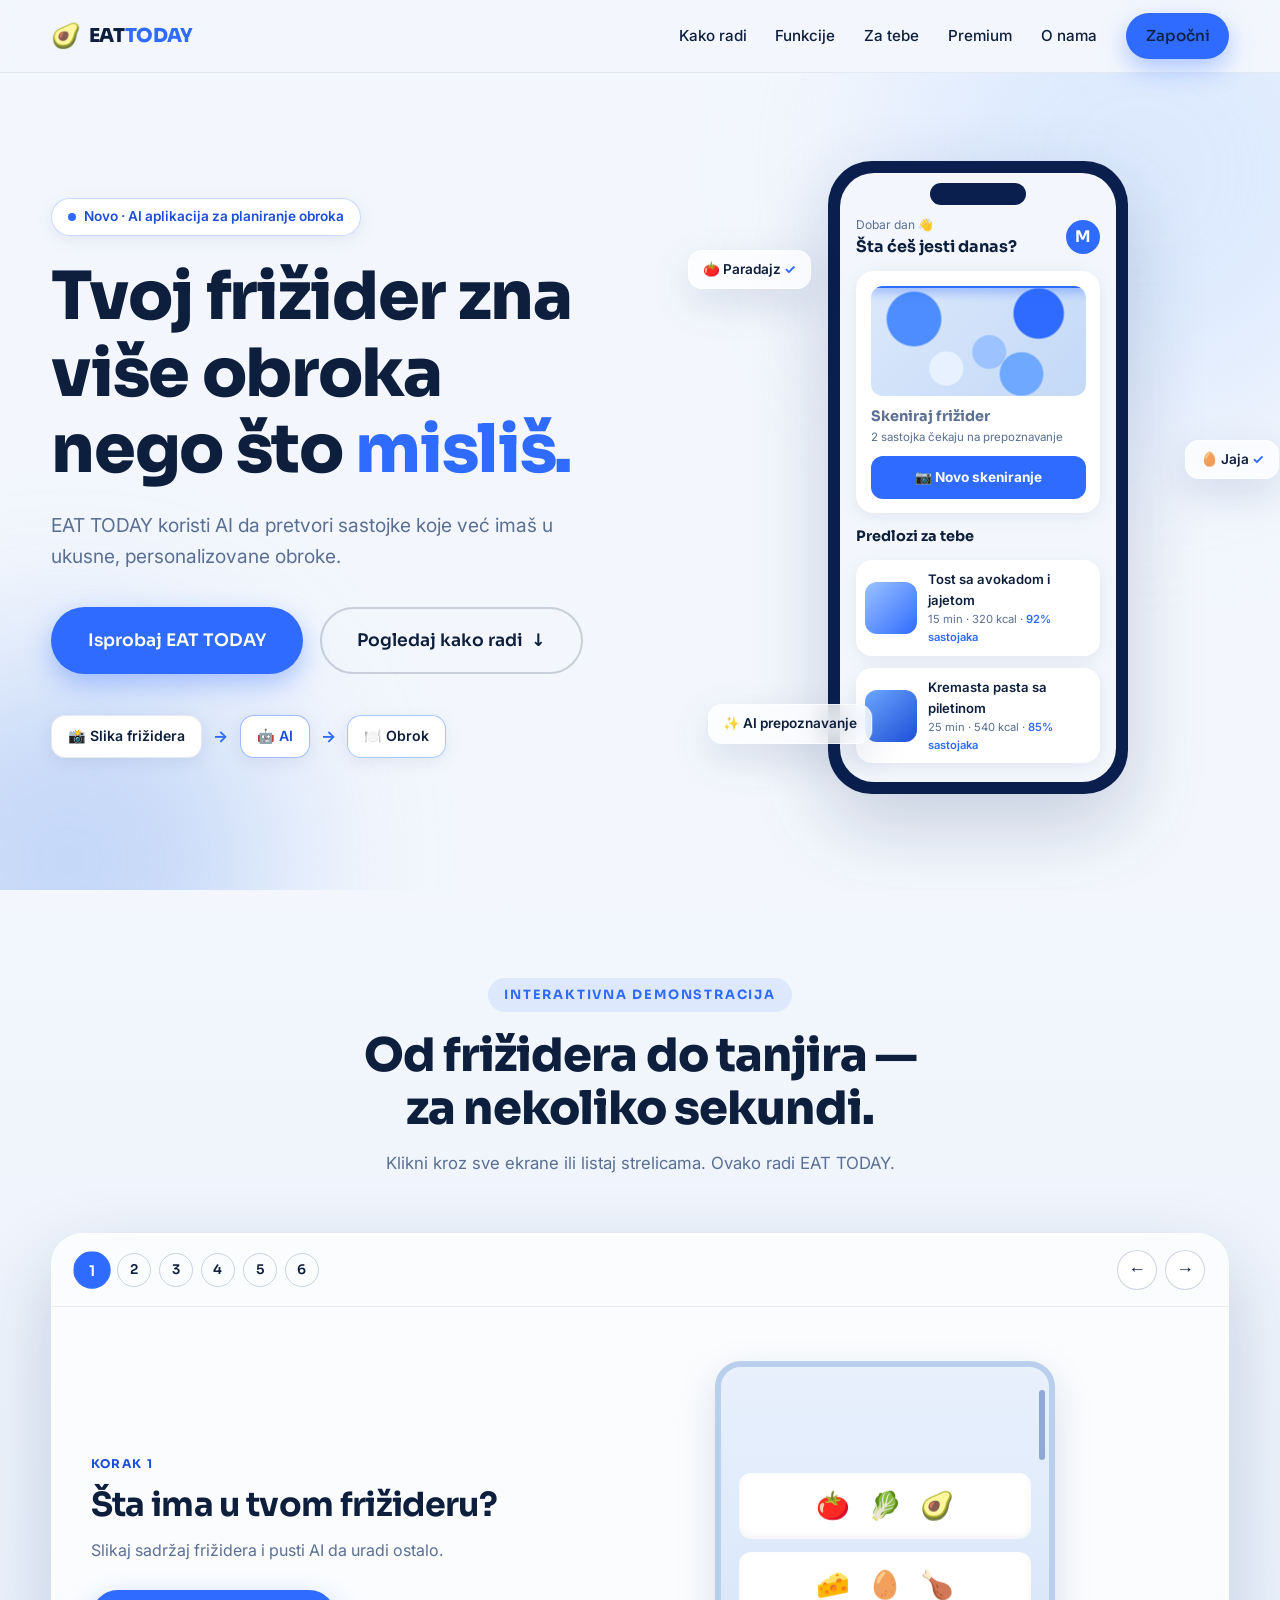
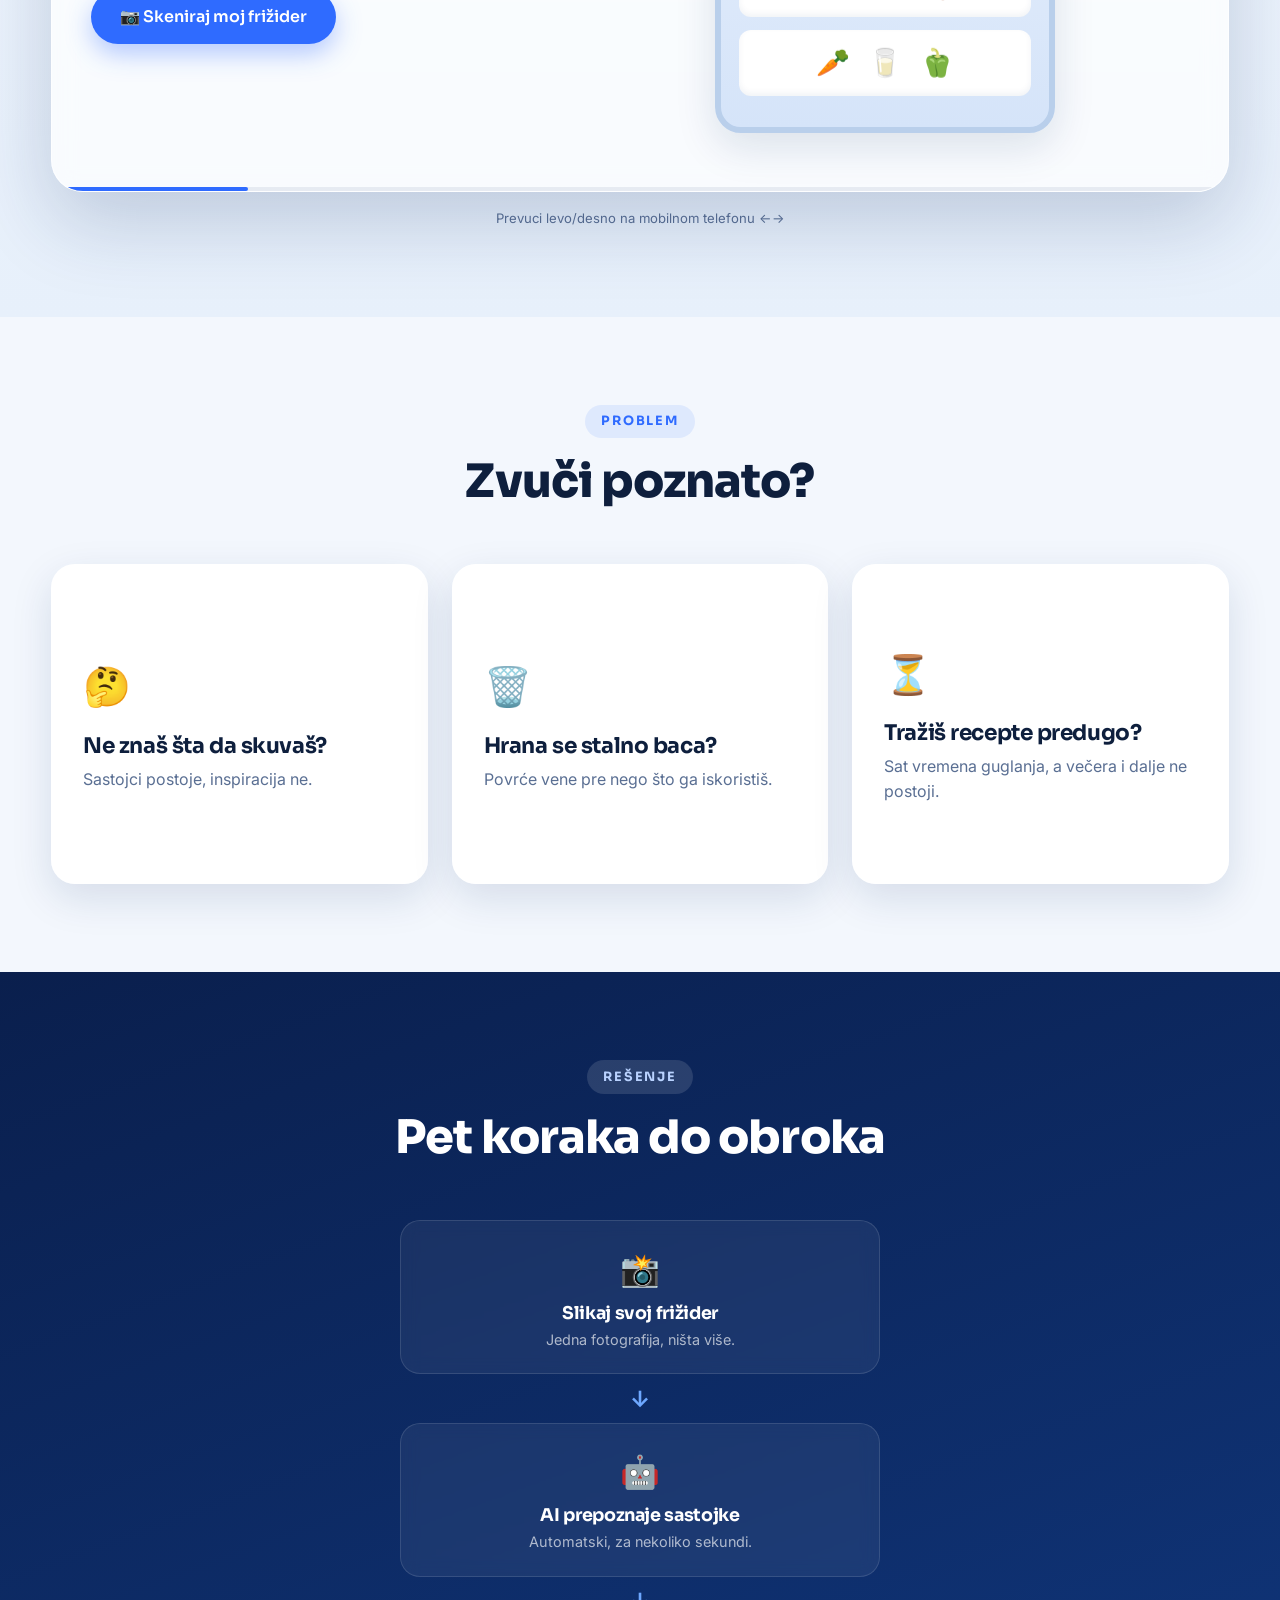
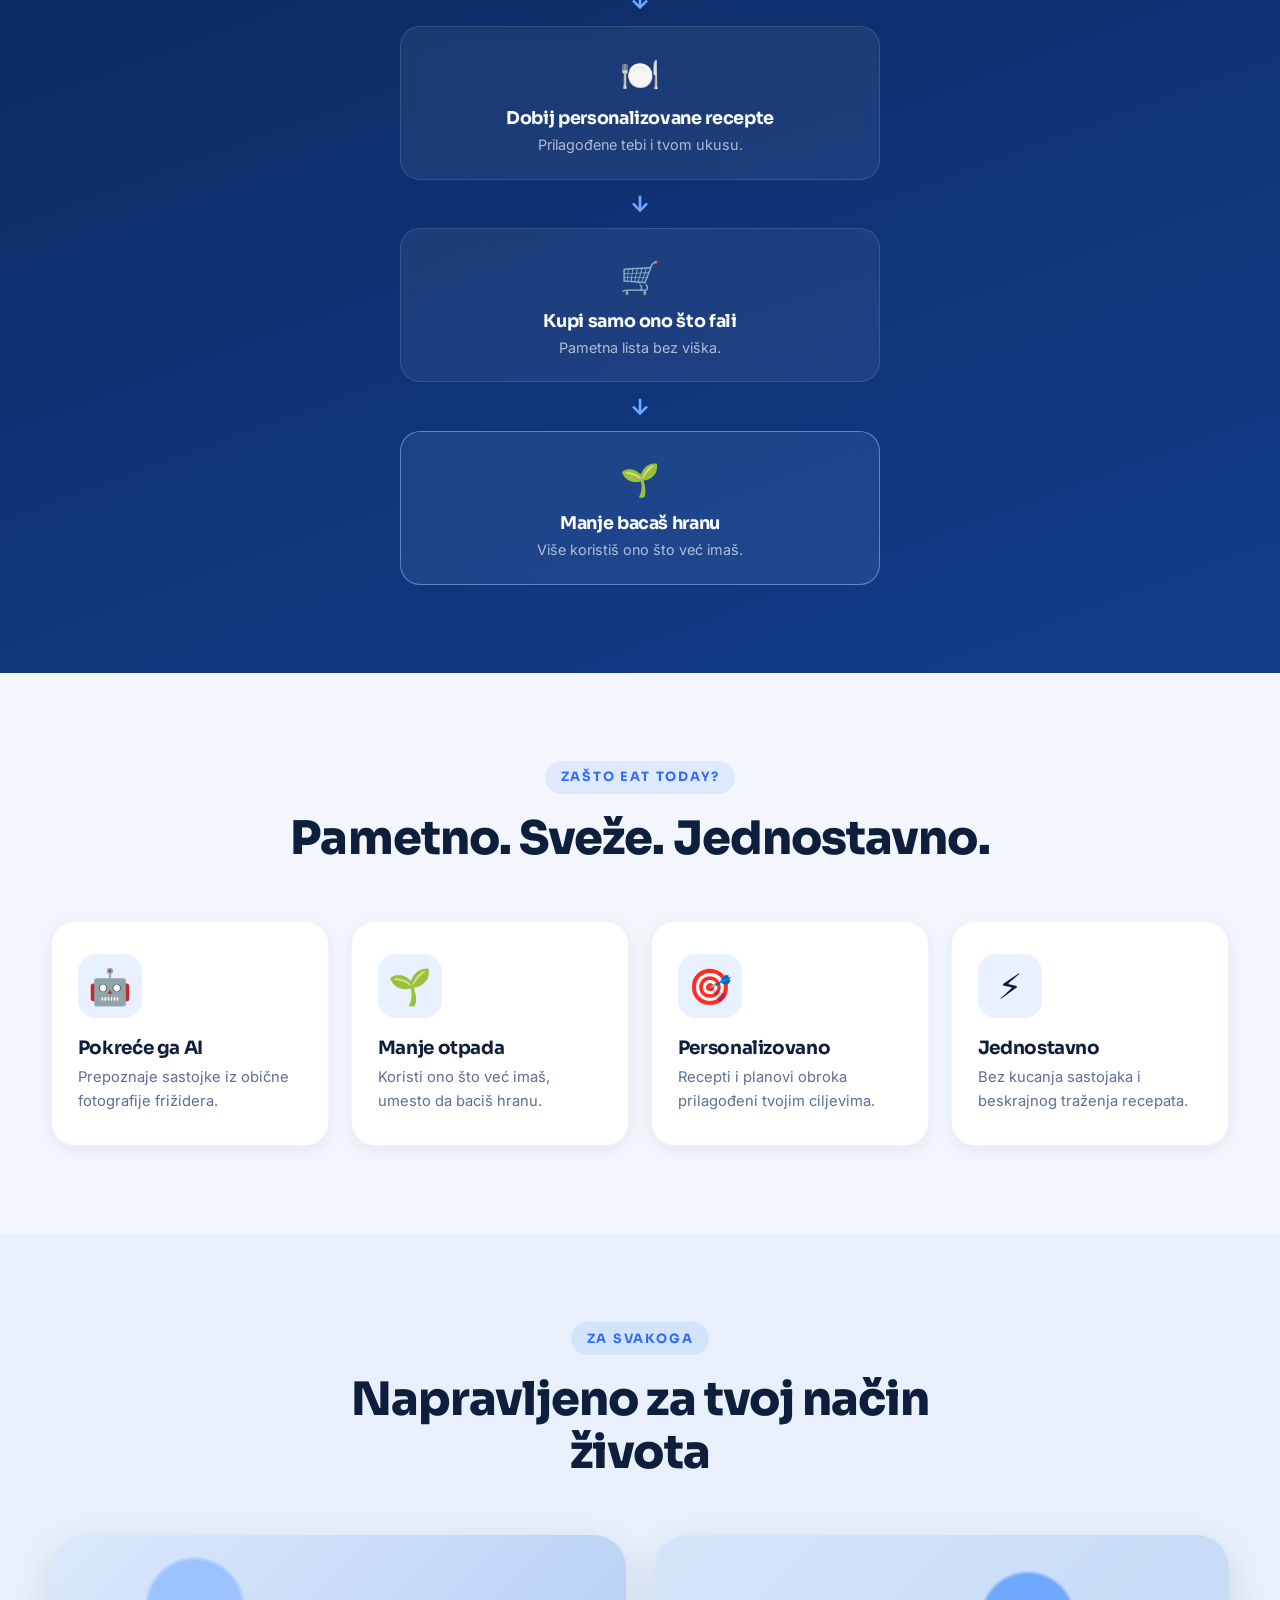
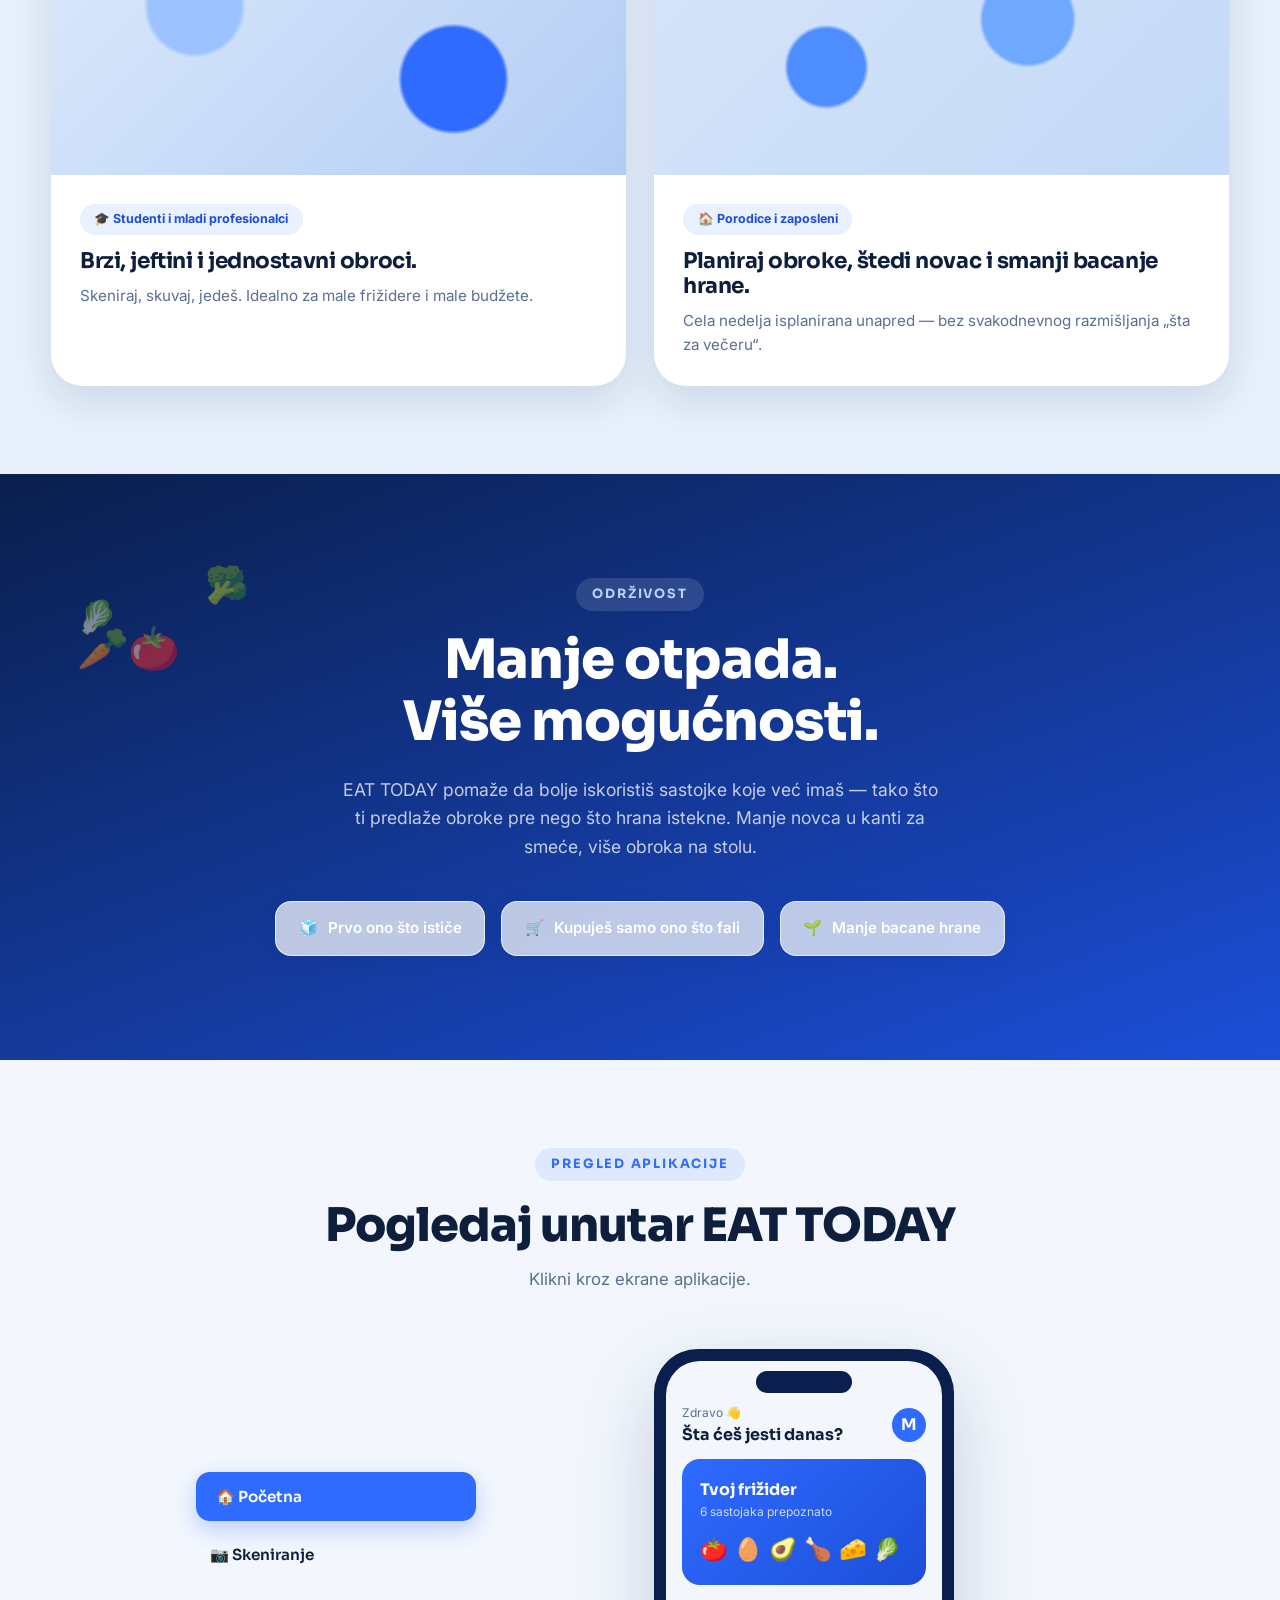
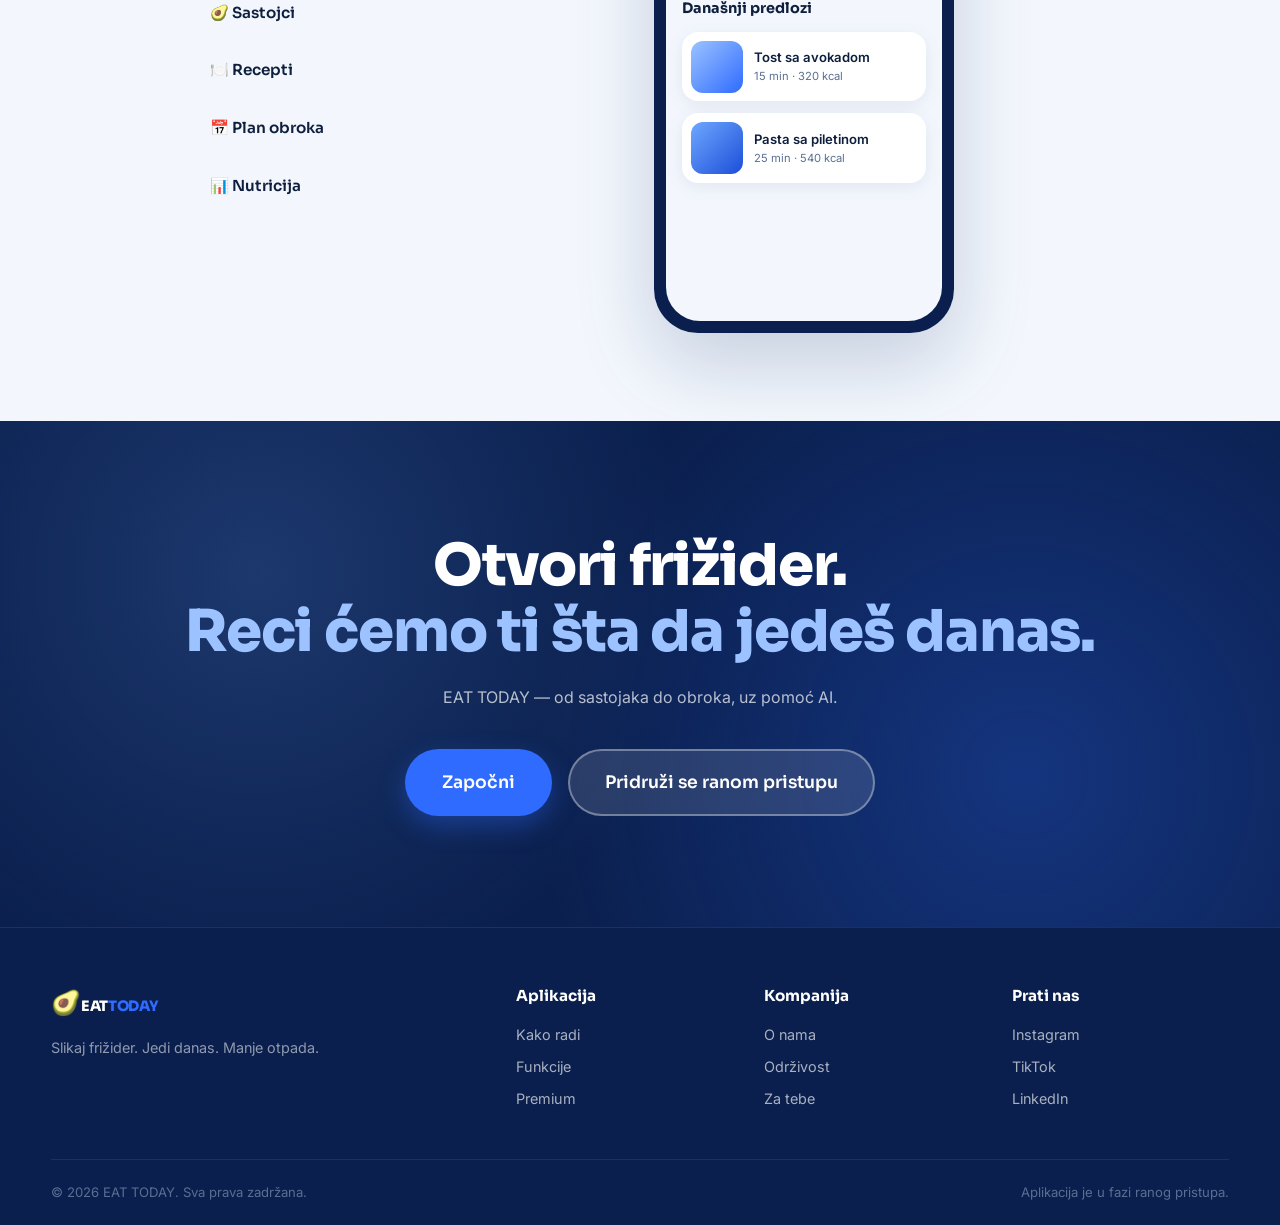
==== commit 3449cc7a: "Plava tema + o nama i premium kao zasebne stranice" ====
--- a/index.html
+++ b/index.html
@@ -16,7 +16,7 @@
 <!-- NAVBAR -->
 <header class="navbar" id="navbar">
   <div class="nav-inner container">
-    <a href="#hero" class="logo" aria-label="EAT TODAY — početna">
+    <a href="index.html" class="logo" aria-label="EAT TODAY — početna">
       <span class="logo-mark">🥑</span>
       <span class="logo-text">EAT<em>TODAY</em></span>
     </a>
@@ -24,8 +24,8 @@
       <a href="#demo">Kako radi</a>
       <a href="#why">Funkcije</a>
       <a href="#for-you">Za tebe</a>
-      <a href="#premium">Premium</a>
-      <a href="#about">O nama</a>
+      <a href="premium.html">Premium</a>
+      <a href="about.html">O nama</a>
       <a href="#final-cta" class="btn btn-primary btn-sm nav-cta">Započni</a>
     </nav>
     <button class="hamburger" id="hamburger" aria-label="Otvori meni" aria-expanded="false">
@@ -360,7 +360,7 @@
 </section>
 
 <!-- 4. SOLUTION FLOW -->
-<section class="solution" id="about">
+<section class="solution" id="solution">
   <div class="container">
     <div class="section-head">
       <span class="kicker">Rešenje</span>
@@ -420,7 +420,7 @@
       <h2>Napravljeno za tvoj način života</h2>
     </div>
     <div class="audience-grid">
-      <div class="audience audience-students reveal">
+      <div class="audience reveal">
         <div class="audience-img img-students" role="img" aria-label="Studenti spremaju obrok"></div>
         <div class="audience-body">
           <span class="audience-tag">🎓 Studenti i mladi profesionalci</span>
@@ -428,7 +428,7 @@
           <p>Skeniraj, skuvaj, jedeš. Idealno za male frižidere i male budžete.</p>
         </div>
       </div>
-      <div class="audience audience-families reveal delay-1">
+      <div class="audience reveal delay-1">
         <div class="audience-img img-families" role="img" aria-label="Porodica za trpezom"></div>
         <div class="audience-body">
           <span class="audience-tag">🏠 Porodice i zaposleni</span>
@@ -440,44 +440,7 @@
   </div>
 </section>
 
-<!-- 7. PRICING -->
-<section class="pricing" id="premium">
-  <div class="container">
-    <div class="section-head">
-      <span class="kicker">Cenovni planovi</span>
-      <h2>Besplatno za početak.<br>Premium za više.</h2>
-    </div>
-    <div class="pricing-grid">
-      <div class="price-card reveal">
-        <span class="price-tier">Besplatno</span>
-        <p class="price-value">0 <span>RSD</span></p>
-        <p class="price-note">Zauvek besplatno</p>
-        <ul>
-          <li>✓ Osnovno AI prepoznavanje sastojaka</li>
-          <li>✓ Osnovni recepti</li>
-          <li>✓ Pametna lista za kupovinu</li>
-        </ul>
-        <a href="#final-cta" class="btn btn-outline">Započni besplatno</a>
-      </div>
-      <div class="price-card price-card-premium reveal delay-1">
-        <div class="premium-flag">Najpopularnije</div>
-        <span class="price-tier">Premium</span>
-        <p class="price-value">Uskoro <span>dostupno</span></p>
-        <p class="price-note">Cena će biti objavljena pri lansiranju</p>
-        <ul>
-          <li>✓ Personalizovani nedeljni planovi obroka</li>
-          <li>✓ Napredna analiza nutricije</li>
-          <li>✓ Napredne AI preporuke</li>
-          <li>✓ Neograničeno skeniranje</li>
-          <li>✓ Recepti prilagođeni ličnim ciljevima</li>
-        </ul>
-        <a href="#final-cta" class="btn btn-primary">Pridruži se ranom pristupu</a>
-      </div>
-    </div>
-  </div>
-</section>
-
-<!-- 8. SUSTAINABILITY -->
+<!-- 7. SUSTAINABILITY -->
 <section class="sustain" id="sustainability">
   <div class="sustain-float">🥕</div>
   <div class="sustain-float f2">🥬</div>
@@ -495,7 +458,7 @@
   </div>
 </section>
 
-<!-- 9. APP PREVIEW -->
+<!-- 8. APP PREVIEW -->
 <section class="preview" id="preview">
   <div class="container">
     <div class="section-head">
@@ -593,14 +556,14 @@
   </div>
 </section>
 
-<!-- 10. FINAL CTA -->
+<!-- 9. FINAL CTA -->
 <section class="final-cta" id="final-cta">
   <div class="container">
     <h2>Otvori frižider.<br><span class="highlight">Reci ćemo ti šta da jedeš danas.</span></h2>
     <p>EAT TODAY — od sastojaka do obroka, uz pomoć AI.</p>
     <div class="hero-ctas center">
       <a href="#hero" class="btn btn-primary btn-lg">Započni</a>
-      <a href="#preview" class="btn btn-ghost-light btn-lg">Pridruži se ranom pristupu</a>
+      <a href="premium.html#rani-pristup" class="btn btn-ghost-light btn-lg">Pridruži se ranom pristupu</a>
     </div>
   </div>
 </section>
@@ -609,20 +572,20 @@
 <footer class="footer">
   <div class="container footer-grid">
     <div>
-      <a href="#hero" class="logo"><span class="logo-mark">🥑</span><span class="logo-text">EAT<em>TODAY</em></span></a>
+      <a href="index.html" class="logo"><span class="logo-mark">🥑</span><span class="logo-text">EAT<em>TODAY</em></span></a>
       <p class="footer-tag">Slikaj frižider. Jedi danas. Manje otpada.</p>
     </div>
     <div>
       <p class="footer-title">Aplikacija</p>
-      <a href="#demo">Kako radi</a>
-      <a href="#why">Funkcije</a>
-      <a href="#premium">Premium</a>
+      <a href="index.html#demo">Kako radi</a>
+      <a href="index.html#why">Funkcije</a>
+      <a href="premium.html">Premium</a>
     </div>
     <div>
       <p class="footer-title">Kompanija</p>
-      <a href="#about">O nama</a>
-      <a href="#sustainability">Održivost</a>
-      <a href="#for-you">Za tebe</a>
+      <a href="about.html">O nama</a>
+      <a href="index.html#sustainability">Održivost</a>
+      <a href="index.html#for-you">Za tebe</a>
     </div>
     <div>
       <p class="footer-title">Prati nas</p>
--- a/styles.css
+++ b/styles.css
@@ -1,20 +1,22 @@
-/* ============ EAT TODAY — styles ============ */
+/* ============ EAT TODAY — styles (blue theme) ============ */
 :root{
-  --cream:#faf7f0;
-  --cream-2:#f3efe4;
-  --green:#1f9d55;
-  --green-deep:#0e5c33;
-  --green-dark:#123524;
-  --ink:#14291c;
-  --muted:#5b6e61;
-  --yellow:#f4b942;
-  --orange:#f08a3c;
+  --bg:#f3f7fd;
+  --bg-2:#e7f0fb;
+  --primary:#2f6bff;
+  --primary-deep:#1c4ed8;
+  --primary-dark:#0d2b66;
+  --navy:#0a1f4d;
+  --navy-2:#123e8c;
+  --ink:#0e1f3d;
+  --muted:#5a6f93;
+  --accent:#6ea8ff;
+  --accent-2:#9cc3ff;
   --white:#ffffff;
   --radius:24px;
   --radius-lg:32px;
-  --shadow-sm:0 4px 18px rgba(18,53,36,.07);
-  --shadow-md:0 14px 40px rgba(18,53,36,.12);
-  --shadow-lg:0 30px 80px rgba(18,53,36,.18);
+  --shadow-sm:0 4px 18px rgba(13,43,102,.08);
+  --shadow-md:0 14px 40px rgba(13,43,102,.13);
+  --shadow-lg:0 30px 80px rgba(13,43,102,.2);
   --font-head:'Sora',system-ui,sans-serif;
   --font-body:'Inter',system-ui,sans-serif;
 }
@@ -22,7 +24,7 @@
 html{scroll-behavior:smooth}
 body{
   font-family:var(--font-body);
-  background:var(--cream);
+  background:var(--bg);
   color:var(--ink);
   line-height:1.6;
   overflow-x:hidden;
@@ -34,7 +36,7 @@
 h3{font-size:1.35rem;font-weight:700}
 p{color:var(--muted)}
 .container{width:min(1180px,92%);margin:0 auto}
-.highlight{color:var(--green);position:relative;white-space:nowrap}
+.highlight{color:var(--primary);position:relative;white-space:nowrap}
 
 /* ---------- Buttons ---------- */
 .btn{
@@ -44,14 +46,14 @@
   cursor:pointer;text-decoration:none;transition:transform .25s cubic-bezier(.2,.8,.3,1),box-shadow .25s,background .25s,color .25s,border-color .25s;
   will-change:transform;
 }
-.btn-primary{background:var(--green);color:#fff;box-shadow:0 10px 26px rgba(31,157,85,.35)}
-.btn-primary:hover{transform:translateY(-3px);background:var(--green-deep);box-shadow:0 16px 34px rgba(31,157,85,.45)}
-.btn-ghost{background:transparent;color:var(--ink);border-color:rgba(20,41,28,.18)}
-.btn-ghost:hover{transform:translateY(-3px);border-color:var(--green);color:var(--green)}
+.btn-primary{background:var(--primary);color:#fff;box-shadow:0 10px 26px rgba(47,107,255,.35)}
+.btn-primary:hover{transform:translateY(-3px);background:var(--primary-deep);box-shadow:0 16px 34px rgba(47,107,255,.45)}
+.btn-ghost{background:transparent;color:var(--ink);border-color:rgba(14,31,61,.18)}
+.btn-ghost:hover{transform:translateY(-3px);border-color:var(--primary);color:var(--primary)}
 .btn-ghost-light{background:rgba(255,255,255,.12);color:#fff;border-color:rgba(255,255,255,.35)}
 .btn-ghost-light:hover{transform:translateY(-3px);background:rgba(255,255,255,.22)}
-.btn-outline{background:transparent;color:var(--green-deep);border-color:var(--green)}
-.btn-outline:hover{background:var(--green);color:#fff;transform:translateY(-3px)}
+.btn-outline{background:transparent;color:var(--primary-deep);border-color:var(--primary)}
+.btn-outline:hover{background:var(--primary);color:#fff;transform:translateY(-3px)}
 .btn-lg{padding:1.1rem 2.2rem;font-size:1.08rem}
 .btn-sm{padding:.55rem 1.1rem;font-size:.85rem}
 .btn .arrow{transition:transform .25s}
@@ -60,19 +62,21 @@
 /* ---------- Navbar ---------- */
 .navbar{
   position:sticky;top:0;z-index:100;
-  background:rgba(250,247,240,.75);backdrop-filter:blur(14px);-webkit-backdrop-filter:blur(14px);
-  border-bottom:1px solid rgba(18,53,36,.06);
+  background:rgba(243,247,253,.78);backdrop-filter:blur(14px);-webkit-backdrop-filter:blur(14px);
+  border-bottom:1px solid rgba(13,43,102,.07);
   transition:box-shadow .3s;
 }
 .navbar.scrolled{box-shadow:var(--shadow-sm)}
 .nav-inner{display:flex;align-items:center;justify-content:space-between;height:72px}
 .logo{display:flex;align-items:center;gap:.5rem;text-decoration:none;color:var(--ink);font-family:var(--font-head);font-weight:800;font-size:1.2rem;letter-spacing:-.02em}
-.logo-text em{font-style:normal;color:var(--green)}
+.logo-text em{font-style:normal;color:var(--primary)}
 .logo-mark{font-size:1.5rem}
 .nav-links{display:flex;align-items:center;gap:1.8rem}
 .nav-links a{color:var(--ink);text-decoration:none;font-weight:500;font-size:.95rem;position:relative}
-.nav-links a:not(.nav-cta)::after{content:"";position:absolute;left:0;bottom:-6px;width:0;height:2px;background:var(--green);border-radius:2px;transition:width .25s}
+.nav-links a:not(.nav-cta)::after{content:"";position:absolute;left:0;bottom:-6px;width:0;height:2px;background:var(--primary);border-radius:2px;transition:width .25s}
 .nav-links a:not(.nav-cta):hover::after{width:100%}
+.nav-links a.current{color:var(--primary);font-weight:700}
+.nav-links a.current::after{width:100%}
 .hamburger{display:none;background:none;border:0;cursor:pointer;width:40px;height:40px;flex-direction:column;justify-content:center;gap:6px;align-items:center}
 .hamburger span{display:block;width:24px;height:2.5px;background:var(--ink);border-radius:2px;transition:transform .3s,opacity .3s}
 .hamburger.open span:nth-child(1){transform:translateY(8.5px) rotate(45deg)}
@@ -81,118 +85,118 @@
 
 /* ---------- Hero ---------- */
 .hero{position:relative;padding:5.5rem 0 6rem;overflow:hidden}
-.hero-bg-blob{position:absolute;border-radius:50%;filter:blur(90px);opacity:.35;pointer-events:none}
-.blob-1{width:520px;height:520px;background:#bfe6c8;top:-160px;right:-120px}
-.blob-2{width:420px;height:420px;background:#f6e3b4;bottom:-180px;left:-140px}
+.hero-bg-blob{position:absolute;border-radius:50%;filter:blur(90px);opacity:.4;pointer-events:none}
+.blob-1{width:520px;height:520px;background:#bcd6ff;top:-160px;right:-120px}
+.blob-2{width:420px;height:420px;background:#7fa8f0;bottom:-180px;left:-140px}
 .hero-grid{display:grid;grid-template-columns:1.1fr .9fr;gap:4rem;align-items:center;position:relative}
-.hero-badge{display:inline-flex;align-items:center;gap:.5rem;background:#fff;border:1px solid rgba(31,157,85,.25);color:var(--green-deep);font-weight:600;font-size:.85rem;padding:.45rem 1rem;border-radius:999px;box-shadow:var(--shadow-sm);margin-bottom:1.4rem}
-.pulse-dot{width:8px;height:8px;border-radius:50%;background:var(--green);animation:pulse 1.6s infinite}
-@keyframes pulse{0%{box-shadow:0 0 0 0 rgba(31,157,85,.5)}70%{box-shadow:0 0 0 9px rgba(31,157,85,0)}100%{box-shadow:0 0 0 0 rgba(31,157,85,0)}}
+.hero-badge{display:inline-flex;align-items:center;gap:.5rem;background:#fff;border:1px solid rgba(47,107,255,.25);color:var(--primary-deep);font-weight:600;font-size:.85rem;padding:.45rem 1rem;border-radius:999px;box-shadow:var(--shadow-sm);margin-bottom:1.4rem}
+.pulse-dot{width:8px;height:8px;border-radius:50%;background:var(--primary);animation:pulse 1.6s infinite}
+@keyframes pulse{0%{box-shadow:0 0 0 0 rgba(47,107,255,.5)}70%{box-shadow:0 0 0 9px rgba(47,107,255,0)}100%{box-shadow:0 0 0 0 rgba(47,107,255,0)}}
 .hero-sub{font-size:1.2rem;max-width:34rem;margin:1.4rem 0 2.2rem}
 .hero-ctas{display:flex;gap:1rem;flex-wrap:wrap}
 .hero-flow{display:flex;align-items:center;gap:.7rem;margin-top:2.6rem;flex-wrap:wrap}
-.flow-chip{background:#fff;border:1px solid rgba(18,53,36,.08);padding:.55rem 1rem;border-radius:14px;font-weight:600;font-size:.88rem;box-shadow:var(--shadow-sm)}
-.flow-chip-ai{border-color:rgba(31,157,85,.4);color:var(--green-deep)}
-.flow-chip-meal{border-color:rgba(240,138,60,.4)}
-.flow-arrow{color:var(--green);font-weight:700}
+.flow-chip{background:#fff;border:1px solid rgba(13,43,102,.1);padding:.55rem 1rem;border-radius:14px;font-weight:600;font-size:.88rem;box-shadow:var(--shadow-sm)}
+.flow-chip-ai{border-color:rgba(47,107,255,.45);color:var(--primary-deep)}
+.flow-chip-meal{border-color:rgba(110,168,255,.6)}
+.flow-arrow{color:var(--primary);font-weight:700}
 
 /* ---------- Phone mockup ---------- */
 .phone{
-  width:300px;background:var(--green-dark);border-radius:44px;padding:12px;
+  width:300px;background:var(--navy);border-radius:44px;padding:12px;
   box-shadow:var(--shadow-lg);position:relative;margin:0 auto;
 }
-.phone-notch{position:absolute;top:22px;left:50%;transform:translateX(-50%);width:96px;height:22px;background:var(--green-dark);border-radius:999px;z-index:5}
-.phone-screen{background:var(--cream);border-radius:34px;overflow:hidden;padding:2.6rem 1rem 1.2rem;display:flex;flex-direction:column;gap:.75rem;min-height:560px}
+.phone-notch{position:absolute;top:22px;left:50%;transform:translateX(-50%);width:96px;height:22px;background:var(--navy);border-radius:999px;z-index:5}
+.phone-screen{background:var(--bg);border-radius:34px;overflow:hidden;padding:2.6rem 1rem 1.2rem;display:flex;flex-direction:column;gap:.75rem;min-height:560px}
 .hero-phone-wrap{position:relative}
 .float-tag{position:absolute;padding:.5rem .9rem;border-radius:14px;font-size:.85rem;font-weight:600;box-shadow:var(--shadow-md);animation:floaty 4s ease-in-out infinite}
-.float-tag b{color:var(--green)}
+.float-tag b{color:var(--primary)}
 .tag-a{top:14%;left:-8%;animation-delay:0s}
 .tag-b{top:44%;right:-10%;animation-delay:1.2s}
 .tag-c{bottom:8%;left:-4%;animation-delay:2.2s}
 @keyframes floaty{0%,100%{transform:translateY(0)}50%{transform:translateY(-10px)}}
-.glass{background:rgba(255,255,255,.7);backdrop-filter:blur(12px);-webkit-backdrop-filter:blur(12px);border:1px solid rgba(255,255,255,.6)}
+.glass{background:rgba(255,255,255,.72);backdrop-filter:blur(12px);-webkit-backdrop-filter:blur(12px);border:1px solid rgba(255,255,255,.65)}
 
 /* App UI atoms */
 .app-header{display:flex;justify-content:space-between;align-items:center}
 .app-greet{font-size:.75rem;color:var(--muted)}
 .app-question{font-family:var(--font-head);font-weight:700;font-size:1rem;color:var(--ink)}
-.app-avatar{width:34px;height:34px;border-radius:50%;background:var(--green);color:#fff;display:grid;place-items:center;font-weight:700;font-family:var(--font-head)}
+.app-avatar{width:34px;height:34px;border-radius:50%;background:var(--primary);color:#fff;display:grid;place-items:center;font-weight:700;font-family:var(--font-head)}
 .app-scan-card{background:#fff;border-radius:18px;padding:.9rem;box-shadow:var(--shadow-sm)}
-.scan-preview{position:relative;height:110px;border-radius:12px;background:linear-gradient(135deg,#dcefe0,#c4e3cd);overflow:hidden;margin-bottom:.6rem}
+.scan-preview{position:relative;height:110px;border-radius:12px;background:linear-gradient(135deg,#dbe8fb,#c3d9f7);overflow:hidden;margin-bottom:.6rem}
 .scan-img{position:absolute;inset:0;background:
-  radial-gradient(circle at 20% 30%, #e5734f 0 14%, transparent 15%),
-  radial-gradient(circle at 55% 60%, #f2d16b 0 12%, transparent 13%),
-  radial-gradient(circle at 78% 25%, #7fb069 0 13%, transparent 14%),
-  radial-gradient(circle at 35% 75%, #f5f0e1 0 10%, transparent 11%),
-  radial-gradient(circle at 70% 80%, #9bc98a 0 12%, transparent 13%)}
-.scan-line{position:absolute;left:0;right:0;height:2px;background:var(--green);box-shadow:0 0 12px 2px rgba(31,157,85,.7);animation:scanline 2.4s ease-in-out infinite}
+  radial-gradient(circle at 20% 30%, #4d8dff 0 14%, transparent 15%),
+  radial-gradient(circle at 55% 60%, #9cc3ff 0 12%, transparent 13%),
+  radial-gradient(circle at 78% 25%, #2f6bff 0 13%, transparent 14%),
+  radial-gradient(circle at 35% 75%, #e8f1ff 0 10%, transparent 11%),
+  radial-gradient(circle at 70% 80%, #6ea8ff 0 12%, transparent 13%)}
+.scan-line{position:absolute;left:0;right:0;height:2px;background:var(--primary);box-shadow:0 0 12px 2px rgba(47,107,255,.7);animation:scanline 2.4s ease-in-out infinite}
 @keyframes scanline{0%,100%{top:8%}50%{top:90%}}
 .scan-label{font-weight:700;font-family:var(--font-head);font-size:.9rem}
 .scan-sub{font-size:.72rem;color:var(--muted)}
-.scan-btn{margin-top:.6rem;background:var(--green);color:#fff;text-align:center;font-weight:700;font-size:.85rem;padding:.65rem;border-radius:12px;cursor:pointer;transition:background .2s,transform .2s}
-.scan-btn:hover{background:var(--green-deep);transform:translateY(-2px)}
-.scan-btn.ghost{background:transparent;border:1.5px dashed var(--green);color:var(--green-deep)}
+.scan-btn{margin-top:.6rem;background:var(--primary);color:#fff;text-align:center;font-weight:700;font-size:.85rem;padding:.65rem;border-radius:12px;cursor:pointer;transition:background .2s,transform .2s}
+.scan-btn:hover{background:var(--primary-deep);transform:translateY(-2px)}
+.scan-btn.ghost{background:transparent;border:1.5px dashed var(--primary);color:var(--primary-deep)}
 .app-section-title{font-family:var(--font-head);font-weight:700;font-size:.9rem;color:var(--ink)}
 .app-section-title.big{font-size:1.05rem}
 .app-recipe-mini{display:flex;gap:.7rem;align-items:center;background:#fff;border-radius:16px;padding:.55rem;box-shadow:var(--shadow-sm)}
 .app-recipe-thumb{width:52px;height:52px;border-radius:12px;flex-shrink:0}
-.thumb-1{background:linear-gradient(135deg,#8bc34a,#4caf50)}
-.thumb-2{background:linear-gradient(135deg,#ffca7a,#f08a3c)}
-.thumb-3{background:linear-gradient(135deg,#e57373,#c62828)}
+.thumb-1{background:linear-gradient(135deg,#9cc3ff,#2f6bff)}
+.thumb-2{background:linear-gradient(135deg,#6ea8ff,#1c4ed8)}
+.thumb-3{background:linear-gradient(135deg,#4d8dff,#0d2b66)}
 .app-recipe-name{font-weight:600;font-size:.82rem;color:var(--ink)}
 .app-recipe-meta{font-size:.7rem;color:var(--muted)}
-.match{color:var(--green);font-weight:600}
+.match{color:var(--primary);font-weight:600}
 
 /* ---------- Section head ---------- */
 .section-head{text-align:center;max-width:44rem;margin:0 auto 3.5rem}
-.kicker{display:inline-block;font-family:var(--font-head);font-weight:700;font-size:.8rem;letter-spacing:.14em;text-transform:uppercase;color:var(--green);background:rgba(31,157,85,.1);padding:.4rem 1rem;border-radius:999px;margin-bottom:1.1rem}
+.kicker{display:inline-block;font-family:var(--font-head);font-weight:700;font-size:.8rem;letter-spacing:.14em;text-transform:uppercase;color:var(--primary);background:rgba(47,107,255,.1);padding:.4rem 1rem;border-radius:999px;margin-bottom:1.1rem}
 .section-head p{margin-top:.9rem;font-size:1.05rem}
 
 /* ---------- Demo ---------- */
-.demo{padding:5.5rem 0;background:linear-gradient(180deg,var(--cream) 0%,var(--cream-2) 100%)}
+.demo{padding:5.5rem 0;background:linear-gradient(180deg,var(--bg) 0%,var(--bg-2) 100%)}
 .demo-shell{border-radius:var(--radius-lg);box-shadow:var(--shadow-lg);overflow:hidden;position:relative}
-.demo-topbar{display:flex;justify-content:space-between;align-items:center;padding:1rem 1.4rem;border-bottom:1px solid rgba(18,53,36,.08)}
+.demo-topbar{display:flex;justify-content:space-between;align-items:center;padding:1rem 1.4rem;border-bottom:1px solid rgba(13,43,102,.08)}
 .demo-dots{display:flex;gap:.5rem}
-.demo-dot{width:34px;height:34px;border-radius:50%;border:1.5px solid rgba(18,53,36,.2);background:transparent;font-family:var(--font-head);font-weight:600;cursor:pointer;transition:all .25s;color:var(--ink)}
-.demo-dot:hover{border-color:var(--green);color:var(--green)}
-.demo-dot.active{background:var(--green);border-color:var(--green);color:#fff;transform:scale(1.1)}
+.demo-dot{width:34px;height:34px;border-radius:50%;border:1.5px solid rgba(13,43,102,.2);background:transparent;font-family:var(--font-head);font-weight:600;cursor:pointer;transition:all .25s;color:var(--ink)}
+.demo-dot:hover{border-color:var(--primary);color:var(--primary)}
+.demo-dot.active{background:var(--primary);border-color:var(--primary);color:#fff;transform:scale(1.1)}
 .demo-arrows{display:flex;gap:.5rem}
-.demo-arrow{width:40px;height:40px;border-radius:50%;border:1.5px solid rgba(18,53,36,.2);background:#fff;cursor:pointer;font-size:1.1rem;transition:all .25s;color:var(--ink)}
-.demo-arrow:hover{background:var(--green);border-color:var(--green);color:#fff;transform:scale(1.08)}
+.demo-arrow{width:40px;height:40px;border-radius:50%;border:1.5px solid rgba(13,43,102,.2);background:#fff;cursor:pointer;font-size:1.1rem;transition:all .25s;color:var(--ink)}
+.demo-arrow:hover{background:var(--primary);border-color:var(--primary);color:#fff;transform:scale(1.08)}
 .demo-stage{position:relative;min-height:480px}
 .demo-screen{position:absolute;inset:0;padding:2.4rem;opacity:0;transform:translateX(60px);pointer-events:none;transition:opacity .5s ease,transform .5s cubic-bezier(.2,.8,.3,1)}
 .demo-screen.active{opacity:1;transform:translateX(0);pointer-events:auto}
 .demo-screen.leaving{transform:translateX(-60px)}
 .demo-grid{display:grid;grid-template-columns:.85fr 1.15fr;gap:2.5rem;align-items:center;height:100%}
-.screen-step{display:inline-block;font-family:var(--font-head);font-weight:700;font-size:.75rem;letter-spacing:.12em;text-transform:uppercase;color:var(--orange);margin-bottom:.8rem}
+.screen-step{display:inline-block;font-family:var(--font-head);font-weight:700;font-size:.75rem;letter-spacing:.12em;text-transform:uppercase;color:var(--primary-deep);margin-bottom:.8rem}
 .demo-copy h3{font-size:clamp(1.5rem,2.6vw,2.2rem);margin-bottom:.9rem}
 .demo-copy p{margin-bottom:1.6rem}
 .ai-status{display:inline-flex;align-items:center;gap:.6rem;padding:.7rem 1.1rem;border-radius:14px;font-size:.85rem;font-weight:600;box-shadow:var(--shadow-sm)}
-.ai-status b{color:var(--green)}
-.ai-spinner{width:14px;height:14px;border:2px solid rgba(31,157,85,.3);border-top-color:var(--green);border-radius:50%;animation:spin .8s linear infinite}
+.ai-status b{color:var(--primary)}
+.ai-spinner{width:14px;height:14px;border:2px solid rgba(47,107,255,.3);border-top-color:var(--primary);border-radius:50%;animation:spin .8s linear infinite}
 @keyframes spin{to{transform:rotate(360deg)}}
 
 /* Fridge visual */
 .fridge{width:min(340px,100%);margin:0 auto;position:relative}
-.fridge-door{background:linear-gradient(180deg,#eef4ee,#dfe9df);border-radius:26px;border:6px solid #c8d6c8;padding:1.1rem;box-shadow:var(--shadow-md)}
-.fridge-handle{width:6px;height:70px;background:#aabcaa;border-radius:4px;margin-left:auto;margin-right:-14px;margin-top:6px;position:relative;z-index:2}
-.fridge-shelf{background:#fff;border-radius:12px;padding:.7rem .9rem;margin:.8rem 0;display:flex;gap:1.1rem;justify-content:center;box-shadow:inset 0 -3px 6px rgba(18,53,36,.06)}
+.fridge-door{background:linear-gradient(180deg,#e8f0fc,#d5e4f9);border-radius:26px;border:6px solid #b9cfeb;padding:1.1rem;box-shadow:var(--shadow-md)}
+.fridge-handle{width:6px;height:70px;background:#8fa9d4;border-radius:4px;margin-left:auto;margin-right:-14px;margin-top:6px;position:relative;z-index:2}
+.fridge-shelf{background:#fff;border-radius:12px;padding:.7rem .9rem;margin:.8rem 0;display:flex;gap:1.1rem;justify-content:center;box-shadow:inset 0 -3px 6px rgba(13,43,102,.06)}
 .food-item{font-size:1.7rem;animation:foodin .5s cubic-bezier(.2,.8,.3,1) both;animation-delay:var(--d)}
 @keyframes foodin{from{opacity:0;transform:translateY(12px) scale(.6)}to{opacity:1;transform:none}}
 .scan-beam{position:absolute;inset:0;border-radius:26px;overflow:hidden;pointer-events:none;opacity:0;transition:opacity .3s}
-.scan-beam::before{content:"";position:absolute;left:0;right:0;height:56px;background:linear-gradient(180deg,rgba(31,157,85,0),rgba(31,157,85,.28));animation:beam 1.6s ease-in-out infinite}
+.scan-beam::before{content:"";position:absolute;left:0;right:0;height:56px;background:linear-gradient(180deg,rgba(47,107,255,0),rgba(47,107,255,.28));animation:beam 1.6s ease-in-out infinite}
 @keyframes beam{0%{top:-60px}100%{top:110%}}
 .fridge.scanning .scan-beam{opacity:1}
 
 /* Scan frame */
 .scan-frame{position:relative;width:min(360px,100%);height:320px;margin:0 auto;border-radius:26px;overflow:visible}
-.scan-photo{position:absolute;inset:0;border-radius:26px;background:linear-gradient(135deg,#dcefe0,#c4e3cd);overflow:hidden}
-.scan-corners i{position:absolute;width:28px;height:28px;border:3px solid var(--green);z-index:3}
+.scan-photo{position:absolute;inset:0;border-radius:26px;background:linear-gradient(135deg,#dbe8fb,#c3d9f7);overflow:hidden}
+.scan-corners i{position:absolute;width:28px;height:28px;border:3px solid var(--primary);z-index:3}
 .scan-corners i:nth-child(1){top:0;left:0;border-right:0;border-bottom:0;border-radius:16px 0 0 0}
 .scan-corners i:nth-child(2){top:0;right:0;border-left:0;border-bottom:0;border-radius:0 16px 0 0}
 .scan-corners i:nth-child(3){bottom:0;left:0;border-right:0;border-top:0;border-radius:0 0 0 16px}
 .scan-corners i:nth-child(4){bottom:0;right:0;border-left:0;border-top:0;border-radius:0 0 16px 0}
-.scan-laser{position:absolute;left:6%;right:6%;height:2px;background:linear-gradient(90deg,transparent,var(--green),transparent);box-shadow:0 0 14px 3px rgba(31,157,85,.55);z-index:2;animation:laserscan 2.6s ease-in-out infinite}
+.scan-laser{position:absolute;left:6%;right:6%;height:2px;background:linear-gradient(90deg,transparent,var(--primary),transparent);box-shadow:0 0 14px 3px rgba(47,107,255,.55);z-index:2;animation:laserscan 2.6s ease-in-out infinite}
 @keyframes laserscan{0%,100%{top:12%}50%{top:86%}}
 .tag{position:absolute;background:rgba(255,255,255,.92);backdrop-filter:blur(6px);padding:.45rem .85rem;border-radius:999px;font-weight:600;font-size:.85rem;box-shadow:var(--shadow-md);opacity:0;transform:scale(.5);z-index:4}
 .demo-screen.active .tag{animation:tagpop .45s cubic-bezier(.2,.8,.3,1) forwards;animation-delay:var(--d)}
@@ -213,46 +217,46 @@
 @keyframes cardin{to{opacity:1;transform:none}}
 .recipe-card:hover{transform:translateY(-6px);box-shadow:var(--shadow-lg)}
 .recipe-img{height:110px}
-.img-pasta{background:linear-gradient(135deg,#f5c26b,#e08e45)}
-.img-toast{background:linear-gradient(135deg,#a8d08d,#5d9c59)}
-.img-bowl{background:linear-gradient(135deg,#f2917a,#d64550)}
+.img-pasta{background:linear-gradient(135deg,#6ea8ff,#1c4ed8)}
+.img-toast{background:linear-gradient(135deg,#9cc3ff,#2f6bff)}
+.img-bowl{background:linear-gradient(135deg,#4d8dff,#0d2b66)}
 .recipe-body{padding:.9rem}
 .recipe-body h4{font-size:.92rem;margin-bottom:.5rem}
 .recipe-meta{display:flex;flex-wrap:wrap;gap:.5rem;font-size:.68rem;color:var(--muted);margin-bottom:.55rem}
-.recipe-meta span{background:var(--cream-2);padding:.15rem .5rem;border-radius:999px}
+.recipe-meta span{background:var(--bg-2);padding:.15rem .5rem;border-radius:999px}
 .recipe-ing{font-size:.72rem;margin-bottom:.35rem}
-.recipe-ing .ok{color:var(--green)}
-.recipe-ing .ok2{color:var(--green)}
-.recipe-ing .miss{color:var(--orange)}
+.recipe-ing .ok{color:var(--primary)}
+.recipe-ing .ok2{color:var(--primary)}
+.recipe-ing .miss{color:#93a9c9}
 
 /* Week plan */
 .week-plan{background:#fff;border-radius:20px;overflow:hidden;box-shadow:var(--shadow-md);font-size:.82rem}
-.week-row{display:grid;grid-template-columns:.6fr 1.1fr 1.2fr 1fr .55fr;gap:.4rem;padding:.65rem .9rem;border-bottom:1px solid rgba(18,53,36,.06);align-items:center}
+.week-row{display:grid;grid-template-columns:.6fr 1.1fr 1.2fr 1fr .55fr;gap:.4rem;padding:.65rem .9rem;border-bottom:1px solid rgba(13,43,102,.06);align-items:center}
 .week-row:last-child{border-bottom:0}
-.week-head{background:var(--green-dark);color:#fff;font-family:var(--font-head);font-weight:600;font-size:.72rem}
+.week-head{background:var(--navy);color:#fff;font-family:var(--font-head);font-weight:600;font-size:.72rem}
 .week-head span{color:#fff}
-.week-row .day{font-family:var(--font-head);font-weight:700;color:var(--green-deep)}
+.week-row .day{font-family:var(--font-head);font-weight:700;color:var(--primary-deep)}
 .week-row span:nth-child(n+2){color:var(--muted);font-size:.76rem}
-.highlight-row{background:rgba(31,157,85,.08)}
-.highlight-row .day::after{content:" •";color:var(--green)}
+.highlight-row{background:rgba(47,107,255,.08)}
+.highlight-row .day::after{content:" •";color:var(--primary)}
 
 /* Shopping card */
 .shopping-card{width:min(380px,100%);margin:0 auto;border-radius:22px;padding:1.3rem;box-shadow:var(--shadow-md)}
 .shop-head{display:flex;justify-content:space-between;align-items:center;font-family:var(--font-head);font-weight:700;margin-bottom:1rem}
-.shop-badge{background:rgba(31,157,85,.12);color:var(--green-deep);font-size:.7rem;padding:.25rem .7rem;border-radius:999px}
-.shop-item{display:flex;align-items:center;gap:.7rem;padding:.65rem .2rem;border-bottom:1px dashed rgba(18,53,36,.12);font-weight:600;font-size:.9rem;cursor:pointer;transition:opacity .2s}
-.shop-item input{accent-color:var(--green);width:17px;height:17px}
+.shop-badge{background:rgba(47,107,255,.12);color:var(--primary-deep);font-size:.7rem;padding:.25rem .7rem;border-radius:999px}
+.shop-item{display:flex;align-items:center;gap:.7rem;padding:.65rem .2rem;border-bottom:1px dashed rgba(13,43,102,.12);font-weight:600;font-size:.9rem;cursor:pointer;transition:opacity .2s}
+.shop-item input{accent-color:var(--primary);width:17px;height:17px}
 .shop-item input:checked + span{text-decoration:line-through;color:var(--muted)}
 .shop-item em{margin-left:auto;font-style:normal;font-size:.72rem;color:var(--muted)}
-.shop-foot{margin-top:1rem;font-size:.8rem;color:var(--green-deep);font-weight:600;background:rgba(31,157,85,.08);padding:.6rem .9rem;border-radius:12px}
+.shop-foot{margin-top:1rem;font-size:.8rem;color:var(--primary-deep);font-weight:600;background:rgba(47,107,255,.08);padding:.6rem .9rem;border-radius:12px}
 
 /* Nutrition card */
 .nutrition-card{width:min(400px,100%);margin:0 auto;border-radius:22px;padding:1.4rem;box-shadow:var(--shadow-md)}
 .nutrition-top{display:flex;align-items:center;gap:1.6rem;margin-bottom:1.3rem}
 .score-ring{position:relative;width:110px;height:110px;flex-shrink:0}
 .score-ring svg,.app-nutri-ring svg{transform:rotate(-90deg)}
-.ring-bg{fill:none;stroke:rgba(18,53,36,.08);stroke-width:10}
-.ring-fg{fill:none;stroke:var(--green);stroke-width:10;stroke-linecap:round;stroke-dasharray:327;stroke-dashoffset:327;transition:stroke-dashoffset 1.4s cubic-bezier(.2,.8,.3,1)}
+.ring-bg{fill:none;stroke:rgba(13,43,102,.08);stroke-width:10}
+.ring-fg{fill:none;stroke:var(--primary);stroke-width:10;stroke-linecap:round;stroke-dasharray:327;stroke-dashoffset:327;transition:stroke-dashoffset 1.4s cubic-bezier(.2,.8,.3,1)}
 .ring-label{position:absolute;inset:0;display:flex;flex-direction:column;align-items:center;justify-content:center}
 .ring-label b{font-family:var(--font-head);font-size:1.5rem;color:var(--ink)}
 .ring-label span{font-size:.62rem;color:var(--muted)}
@@ -260,16 +264,16 @@
 .cal-lab{font-size:.8rem;color:var(--muted)}
 .macro{display:flex;flex-direction:column;gap:.8rem}
 .macro-row{display:grid;grid-template-columns:1fr 2fr auto;gap:.8rem;align-items:center;font-size:.82rem;font-weight:600}
-.bar{height:9px;background:rgba(18,53,36,.08);border-radius:999px;overflow:hidden}
-.bar i{display:block;height:100%;width:0;background:var(--green);border-radius:999px;transition:width 1.2s cubic-bezier(.2,.8,.3,1)}
-.bar i.bar-y{background:var(--yellow)}
-.bar i.bar-o{background:var(--orange)}
+.bar{height:9px;background:rgba(13,43,102,.08);border-radius:999px;overflow:hidden}
+.bar i{display:block;height:100%;width:0;background:var(--primary);border-radius:999px;transition:width 1.2s cubic-bezier(.2,.8,.3,1)}
+.bar i.bar-y{background:var(--accent)}
+.bar i.bar-o{background:var(--accent-2)}
 .demo-screen.active .bar i,.app-view.active .bar i{width:var(--w)}
 .demo-screen.active .ring-fg{stroke-dashoffset:45}
 
 /* Demo progress */
-.demo-progress{height:4px;background:rgba(18,53,36,.08)}
-.demo-progress-bar{height:100%;width:16.66%;background:var(--green);border-radius:999px;transition:width .5s cubic-bezier(.2,.8,.3,1)}
+.demo-progress{height:4px;background:rgba(13,43,102,.08)}
+.demo-progress-bar{height:100%;width:16.66%;background:var(--primary);border-radius:999px;transition:width .5s cubic-bezier(.2,.8,.3,1)}
 .demo-hint{text-align:center;font-size:.82rem;color:var(--muted);margin-top:1rem}
 
 /* ---------- Problem ---------- */
@@ -278,7 +282,7 @@
 .problem-card{position:relative;border-radius:var(--radius);overflow:hidden;cursor:pointer;min-height:320px;box-shadow:var(--shadow-md)}
 .problem-face,.solution-face{position:absolute;inset:0;padding:2rem;display:flex;flex-direction:column;justify-content:center;transition:transform .5s cubic-bezier(.2,.8,.3,1),opacity .5s}
 .problem-face{background:#fff}
-.solution-face{background:var(--green-dark);color:#fff;transform:translateY(100%)}
+.solution-face{background:var(--navy);color:#fff;transform:translateY(100%)}
 .solution-face h3,.solution-face p{color:#fff}
 .solution-face p{color:rgba(255,255,255,.75)}
 .problem-emoji{font-size:2.4rem;margin-bottom:1rem}
@@ -289,45 +293,45 @@
 @keyframes pop{from{transform:scale(0)}to{transform:scale(1)}}
 
 /* ---------- Solution flow ---------- */
-.solution{padding:5.5rem 0;background:var(--green-dark);color:#fff}
+.solution{padding:5.5rem 0;background:linear-gradient(160deg,var(--navy) 0%,var(--navy-2) 100%);color:#fff}
 .solution h2{color:#fff}
-.solution .kicker{background:rgba(255,255,255,.12);color:#bfe6c8}
+.solution .kicker{background:rgba(255,255,255,.12);color:#b9d2ff}
 .flow-steps{display:flex;flex-direction:column;align-items:center;gap:.4rem}
 .flow-step{background:rgba(255,255,255,.06);border:1px solid rgba(255,255,255,.12);border-radius:20px;padding:1.4rem 2rem;text-align:center;width:min(480px,100%);transition:transform .3s,background .3s;backdrop-filter:blur(8px)}
 .flow-step:hover{transform:scale(1.03);background:rgba(255,255,255,.1)}
 .flow-step h4{color:#fff;font-size:1.1rem;margin-bottom:.3rem}
 .flow-step p{color:rgba(255,255,255,.65);font-size:.9rem}
 .flow-icon{font-size:2rem;margin-bottom:.5rem}
-.flow-connector{color:var(--yellow);font-size:1.4rem;font-weight:700;animation:bob 1.8s ease-in-out infinite}
+.flow-connector{color:var(--accent);font-size:1.4rem;font-weight:700;animation:bob 1.8s ease-in-out infinite}
 @keyframes bob{0%,100%{transform:translateY(0)}50%{transform:translateY(5px)}}
-.flow-step-final{border-color:rgba(244,185,66,.5);background:rgba(244,185,66,.08)}
+.flow-step-final{border-color:rgba(156,195,255,.5);background:rgba(156,195,255,.1)}
 
 /* ---------- Why ---------- */
 .why{padding:5.5rem 0}
 .why-grid{display:grid;grid-template-columns:repeat(4,1fr);gap:1.4rem}
-.why-card{background:#fff;border-radius:var(--radius);padding:2rem 1.6rem;box-shadow:var(--shadow-sm);transition:transform .3s,box-shadow .3s;border:1px solid rgba(18,53,36,.05)}
+.why-card{background:#fff;border-radius:var(--radius);padding:2rem 1.6rem;box-shadow:var(--shadow-sm);transition:transform .3s,box-shadow .3s;border:1px solid rgba(13,43,102,.05)}
 .why-card:hover{transform:translateY(-8px);box-shadow:var(--shadow-lg)}
-.why-icon{font-size:2.2rem;width:64px;height:64px;display:grid;place-items:center;background:rgba(31,157,85,.1);border-radius:18px;margin-bottom:1.2rem}
+.why-icon{font-size:2.2rem;width:64px;height:64px;display:grid;place-items:center;background:rgba(47,107,255,.1);border-radius:18px;margin-bottom:1.2rem}
 .why-card h3{margin-bottom:.5rem;font-size:1.15rem}
 .why-card p{font-size:.92rem}
 
 /* ---------- For you ---------- */
-.for-you{padding:5.5rem 0;background:var(--cream-2)}
+.for-you{padding:5.5rem 0;background:var(--bg-2)}
 .audience-grid{display:grid;grid-template-columns:1fr 1fr;gap:1.8rem}
 .audience{border-radius:var(--radius-lg);overflow:hidden;background:#fff;box-shadow:var(--shadow-md);transition:transform .3s,box-shadow .3s}
 .audience:hover{transform:translateY(-8px);box-shadow:var(--shadow-lg)}
 .audience-img{height:240px;transition:transform .6s}
 .audience:hover .audience-img{transform:scale(1.05)}
 .img-students{background:
-  radial-gradient(circle at 25% 30%, #f4b942 0 10%, transparent 11%),
-  radial-gradient(circle at 70% 60%, #7fb069 0 12%, transparent 13%),
-  linear-gradient(135deg,#ffe9c7,#c9e8cf)}
+  radial-gradient(circle at 25% 30%, #9cc3ff 0 10%, transparent 11%),
+  radial-gradient(circle at 70% 60%, #2f6bff 0 12%, transparent 13%),
+  linear-gradient(135deg,#dbe8fb,#b3cdf5)}
 .img-families{background:
-  radial-gradient(circle at 30% 55%, #e5734f 0 9%, transparent 10%),
-  radial-gradient(circle at 65% 35%, #9bc98a 0 11%, transparent 12%),
-  linear-gradient(135deg,#dcefe0,#f6e3b4)}
+  radial-gradient(circle at 30% 55%, #4d8dff 0 9%, transparent 10%),
+  radial-gradient(circle at 65% 35%, #6ea8ff 0 11%, transparent 12%),
+  linear-gradient(135deg,#d5e4f9,#c3d9f7)}
 .audience-body{padding:1.8rem}
-.audience-tag{display:inline-block;font-weight:700;font-size:.78rem;color:var(--green-deep);background:rgba(31,157,85,.1);padding:.35rem .9rem;border-radius:999px;margin-bottom:.9rem}
+.audience-tag{display:inline-block;font-weight:700;font-size:.78rem;color:var(--primary-deep);background:rgba(47,107,255,.1);padding:.35rem .9rem;border-radius:999px;margin-bottom:.9rem}
 .audience h3{font-size:1.35rem;margin-bottom:.6rem}
 .audience p{font-size:.95rem}
 
@@ -342,18 +346,18 @@
 .price-note{font-size:.85rem;margin-bottom:1.4rem}
 .price-card ul{list-style:none;display:flex;flex-direction:column;gap:.7rem;margin-bottom:2rem;flex:1}
 .price-card li{font-size:.95rem;color:var(--ink)}
-.price-card-premium{background:var(--green-dark);border:2px solid var(--green);color:#fff;box-shadow:var(--shadow-lg)}
+.price-card-premium{background:var(--navy);border:2px solid var(--primary);color:#fff;box-shadow:var(--shadow-lg)}
 .price-card-premium .price-tier,.price-card-premium .price-value,.price-card-premium li{color:#fff}
 .price-card-premium .price-value span,.price-card-premium .price-note{color:rgba(255,255,255,.6)}
-.premium-flag{position:absolute;top:-14px;left:50%;transform:translateX(-50%);background:var(--yellow);color:var(--ink);font-weight:700;font-size:.75rem;padding:.35rem 1rem;border-radius:999px;font-family:var(--font-head);white-space:nowrap}
+.premium-flag{position:absolute;top:-14px;left:50%;transform:translateX(-50%);background:var(--accent);color:var(--navy);font-weight:700;font-size:.75rem;padding:.35rem 1rem;border-radius:999px;font-family:var(--font-head);white-space:nowrap}
 
 /* ---------- Sustainability ---------- */
-.sustain{padding:6.5rem 0;background:linear-gradient(160deg,#123524 0%,#0e5c33 100%);position:relative;overflow:hidden;color:#fff}
+.sustain{padding:6.5rem 0;background:linear-gradient(160deg,var(--navy) 0%,var(--primary-deep) 100%);position:relative;overflow:hidden;color:#fff}
 .sustain-inner{position:relative;text-align:center;max-width:52rem}
-.sustain .kicker{background:rgba(255,255,255,.12);color:#bfe6c8}
+.sustain .kicker{background:rgba(255,255,255,.12);color:#b9d2ff}
 .sustain h2{color:#fff;font-size:clamp(2.2rem,4.5vw,3.4rem)}
 .sustain-text{color:rgba(255,255,255,.75);font-size:1.1rem;margin:1.4rem auto 2.5rem;max-width:38rem}
-.sustain-float{position:absolute;font-size:2.6rem;opacity:.5;animation:floaty 6s ease-in-out infinite}
+.sustain-float{position:absolute;top:24%;left:6%;font-size:2.6rem;opacity:.5;animation:floaty 6s ease-in-out infinite}
 .sustain-float.f2{top:20%;right:8%;animation-delay:1s;font-size:2rem}
 .sustain-float.f3{bottom:18%;left:10%;animation-delay:2s}
 .sustain-float.f4{top:14%;left:16%;animation-delay:3s;font-size:2.2rem}
@@ -366,12 +370,12 @@
 .preview-grid{display:grid;grid-template-columns:280px 1fr;gap:3rem;align-items:center;max-width:900px;margin:0 auto}
 .preview-tabs{display:flex;flex-direction:column;gap:.6rem}
 .preview-tab{text-align:left;padding:.85rem 1.2rem;border-radius:14px;border:1.5px solid transparent;background:transparent;font-family:var(--font-head);font-weight:600;font-size:.95rem;cursor:pointer;color:var(--ink);transition:all .25s}
-.preview-tab:hover{background:rgba(31,157,85,.08)}
-.preview-tab.active{background:var(--green);color:#fff;box-shadow:0 8px 22px rgba(31,157,85,.3);transform:translateX(6px)}
+.preview-tab:hover{background:rgba(47,107,255,.08)}
+.preview-tab.active{background:var(--primary);color:#fff;box-shadow:0 8px 22px rgba(47,107,255,.3);transform:translateX(6px)}
 .app-view{display:none;flex-direction:column;gap:.75rem;animation:fadein .4s ease}
 .app-view.active{display:flex}
 @keyframes fadein{from{opacity:0;transform:translateY(10px)}to{opacity:1;transform:none}}
-.app-big-card{background:linear-gradient(135deg,var(--green),var(--green-deep));border-radius:18px;padding:1.1rem;color:#fff}
+.app-big-card{background:linear-gradient(135deg,var(--primary),var(--primary-deep));border-radius:18px;padding:1.1rem;color:#fff}
 .app-big-title{font-family:var(--font-head);font-weight:700;color:var(--ink);font-size:1rem}
 .app-big-card .app-big-title,.app-scan-view .app-big-title{color:#fff}
 .app-big-sub{font-size:.75rem;color:var(--muted)}
@@ -383,34 +387,50 @@
 .ing-grid{display:grid;grid-template-columns:1fr 1fr;gap:.6rem}
 .ing-item{background:#fff;border-radius:14px;padding:.6rem .7rem;font-size:1.2rem;box-shadow:var(--shadow-sm);display:flex;flex-direction:column;position:relative}
 .ing-item span{font-size:.72rem;font-weight:600;color:var(--ink)}
-.ing-item em{font-style:normal;font-size:.62rem;color:var(--green);font-weight:600}
-.ing-item.warn em{color:var(--orange)}
+.ing-item em{font-style:normal;font-size:.62rem;color:var(--primary);font-weight:600}
+.ing-item.warn em{color:var(--accent-2)}
 .app-recipe-card{background:#fff;border-radius:16px;overflow:hidden;box-shadow:var(--shadow-sm)}
 .app-recipe-thumb.tall{width:100%;height:90px;border-radius:0}
 .app-recipe-body{padding:.6rem .8rem}
 .app-nutri-ring{position:relative;width:140px;height:140px;margin:.5rem auto}
 .app-nutri-ring .ring-fg{stroke-dasharray:327;stroke-dashoffset:90}
 .plan-day{display:grid;grid-template-columns:auto 1fr auto;gap:.8rem;background:#fff;border-radius:14px;padding:.7rem .9rem;box-shadow:var(--shadow-sm);align-items:center}
-.plan-day-name{font-family:var(--font-head);font-weight:800;color:var(--green-deep);font-size:.9rem}
+.plan-day-name{font-family:var(--font-head);font-weight:800;color:var(--primary-deep);font-size:.9rem}
 .plan-meal{font-size:.72rem;color:var(--ink)}
 .plan-day b{font-size:.8rem;color:var(--muted)}
 
 /* ---------- Final CTA ---------- */
-.final-cta{padding:7rem 0;background:radial-gradient(circle at 20% 30%,rgba(244,185,66,.15),transparent 40%),radial-gradient(circle at 80% 70%,rgba(31,157,85,.25),transparent 45%),var(--green-dark);color:#fff;text-align:center;position:relative;overflow:hidden}
+.final-cta{padding:7rem 0;background:radial-gradient(circle at 20% 30%,rgba(110,168,255,.18),transparent 40%),radial-gradient(circle at 80% 70%,rgba(47,107,255,.28),transparent 45%),var(--navy);color:#fff;text-align:center;position:relative;overflow:hidden}
 .final-cta h2{color:#fff;font-size:clamp(2.2rem,4.5vw,3.6rem);margin-bottom:1.2rem}
-.final-cta .highlight{color:var(--yellow)}
+.final-cta .highlight{color:var(--accent-2)}
 .final-cta p{color:rgba(255,255,255,.7);margin-bottom:2.4rem}
 .hero-ctas.center{justify-content:center}
 
 /* ---------- Footer ---------- */
-.footer{background:var(--green-dark);color:rgba(255,255,255,.7);padding:3.5rem 0 0;border-top:1px solid rgba(255,255,255,.08)}
+.footer{background:var(--navy);color:rgba(255,255,255,.7);padding:3.5rem 0 0;border-top:1px solid rgba(255,255,255,.08)}
 .footer-grid{display:grid;grid-template-columns:2fr 1fr 1fr 1fr;gap:2rem;padding-bottom:2.5rem}
 .footer .logo{color:#fff}
 .footer-tag{margin-top:.8rem;font-size:.9rem;color:rgba(255,255,255,.55)}
 .footer-title{font-family:var(--font-head);font-weight:700;color:#fff;margin-bottom:.9rem;font-size:.95rem}
 .footer a{display:block;color:rgba(255,255,255,.65);text-decoration:none;margin-bottom:.55rem;font-size:.9rem;transition:color .2s}
-.footer a:hover{color:var(--yellow)}
+.footer a:hover{color:var(--accent-2)}
 .footer-bottom{display:flex;justify-content:space-between;gap:1rem;flex-wrap:wrap;padding:1.4rem 0;border-top:1px solid rgba(255,255,255,.08);font-size:.82rem;color:rgba(255,255,255,.45)}
+
+/* ---------- Page hero (subpages) ---------- */
+.page-hero{padding:5.5rem 0 3.5rem;text-align:center;position:relative;overflow:hidden}
+.page-hero h1{font-size:clamp(2.2rem,4.5vw,3.4rem)}
+.page-hero .sub{font-size:1.15rem;max-width:42rem;margin:1.2rem auto 0}
+.page-hero-bg{position:absolute;border-radius:50%;filter:blur(90px);opacity:.35;pointer-events:none}
+.ph-1{width:420px;height:420px;background:#bcd6ff;top:-140px;left:-100px}
+.ph-2{width:380px;height:380px;background:#7fa8f0;bottom:-200px;right:-120px}
+
+/* ---------- Early access form ---------- */
+.cta-form{display:flex;gap:.8rem;justify-content:center;flex-wrap:wrap;margin-top:1.8rem}
+.cta-form input{padding:1rem 1.4rem;border-radius:999px;border:2px solid rgba(255,255,255,.3);background:rgba(255,255,255,.12);color:#fff;font-family:var(--font-body);font-size:1rem;min-width:280px}
+.cta-form input::placeholder{color:rgba(255,255,255,.55)}
+.cta-form input:focus{outline:none;border-color:var(--accent-2)}
+.form-note{color:rgba(255,255,255,.6);font-size:.85rem;margin-top:.9rem}
+.form-success{display:none;color:#fff;font-weight:600;margin-top:1rem;background:rgba(47,107,255,.3);padding:.8rem 1.4rem;border-radius:14px}
 
 /* ---------- Reveal animations ---------- */
 .reveal{opacity:0;transform:translateY(28px);transition:opacity .7s ease,transform .7s cubic-bezier(.2,.8,.3,1)}
@@ -434,7 +454,7 @@
 @media (max-width:768px){
   .nav-links{
     position:fixed;top:72px;right:0;width:min(320px,85vw);height:calc(100vh - 72px);
-    background:var(--cream);flex-direction:column;align-items:flex-start;padding:2rem;
+    background:var(--bg);flex-direction:column;align-items:flex-start;padding:2rem;
     gap:1.4rem;box-shadow:var(--shadow-lg);transform:translateX(100%);transition:transform .35s cubic-bezier(.2,.8,.3,1);z-index:99;
   }
   .nav-links.open{transform:translateX(0)}
@@ -461,8 +481,30 @@
   .tag{font-size:.75rem;padding:.35rem .7rem}
   .float-tag{display:none}
   .hero{padding:3.5rem 0 4rem}
+  .cta-form input{min-width:100%}
 }
 @media (prefers-reduced-motion:reduce){
   *,*::before,*::after{animation-duration:.01ms!important;transition-duration:.01ms!important;scroll-behavior:auto!important}
   .reveal{opacity:1;transform:none}
 }
+
+/* ---------- Additions: subpages & helpers ---------- */
+.kicker-light{background:rgba(255,255,255,.12);color:#b9d2ff}
+.app-section-title.big{font-size:1.05rem}
+.page-hero .sub{font-size:1.15rem;max-width:42rem;margin:1.2rem auto 0}
+.form-success{display:none;color:#fff;font-weight:600;margin-top:1.2rem;background:rgba(47,107,255,.3);padding:.8rem 1.4rem;border-radius:14px}
+.mission-grid{display:grid;grid-template-columns:1.1fr .9fr;gap:3rem;align-items:center}
+.mission-text h3{font-size:1.35rem;margin-bottom:.8rem}
+.mission-text h3.mission-sub{margin-top:1.8rem}
+.mission-text p{margin-bottom:1rem}
+.mission-goals{font-weight:600;color:var(--primary-deep)}
+.mission-phone{order:0}
+.demo-visual{min-width:0}
+.demo-visual-wide{width:100%}
+.cal-block{min-width:0}
+.app-recipe-info{min-width:0}
+.preview-phone{width:100%}
+@media (max-width:1024px){
+  .mission-grid{grid-template-columns:1fr;gap:2.5rem}
+  .mission-phone{order:-1}
+}
